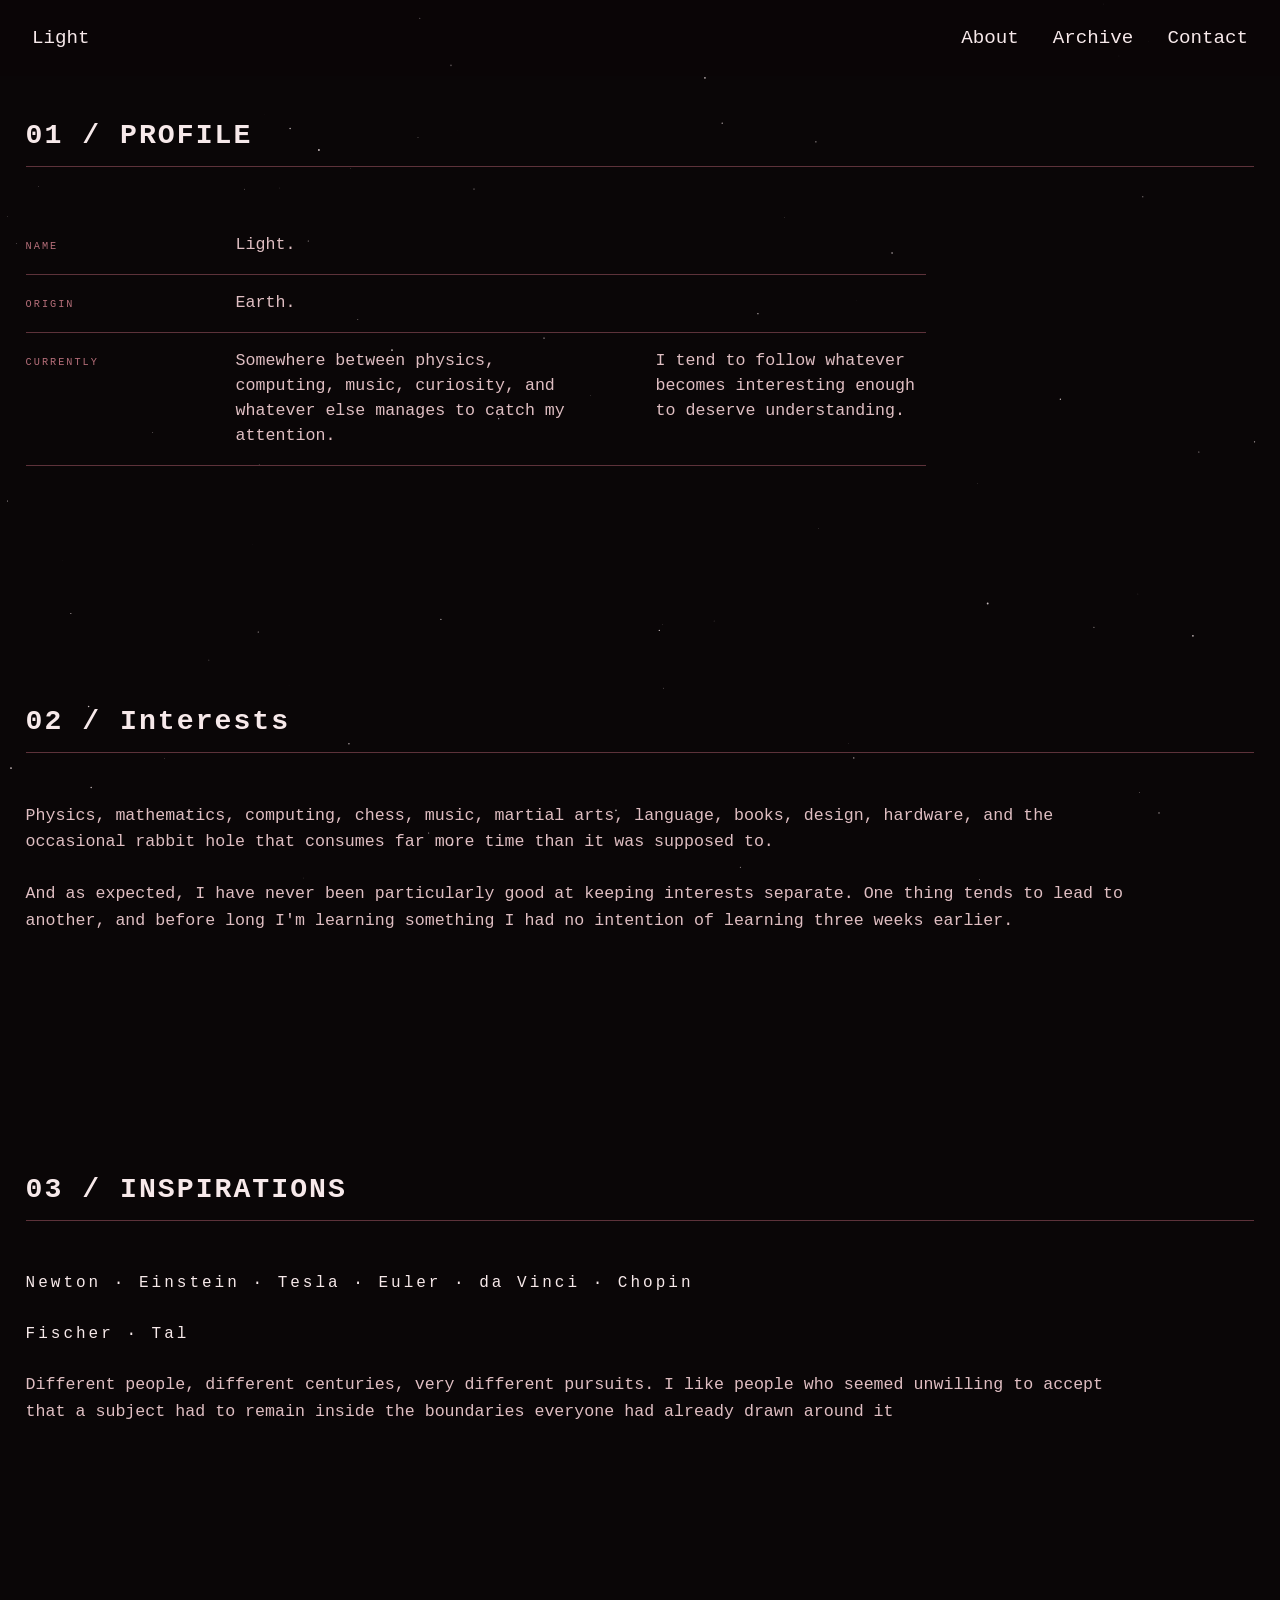
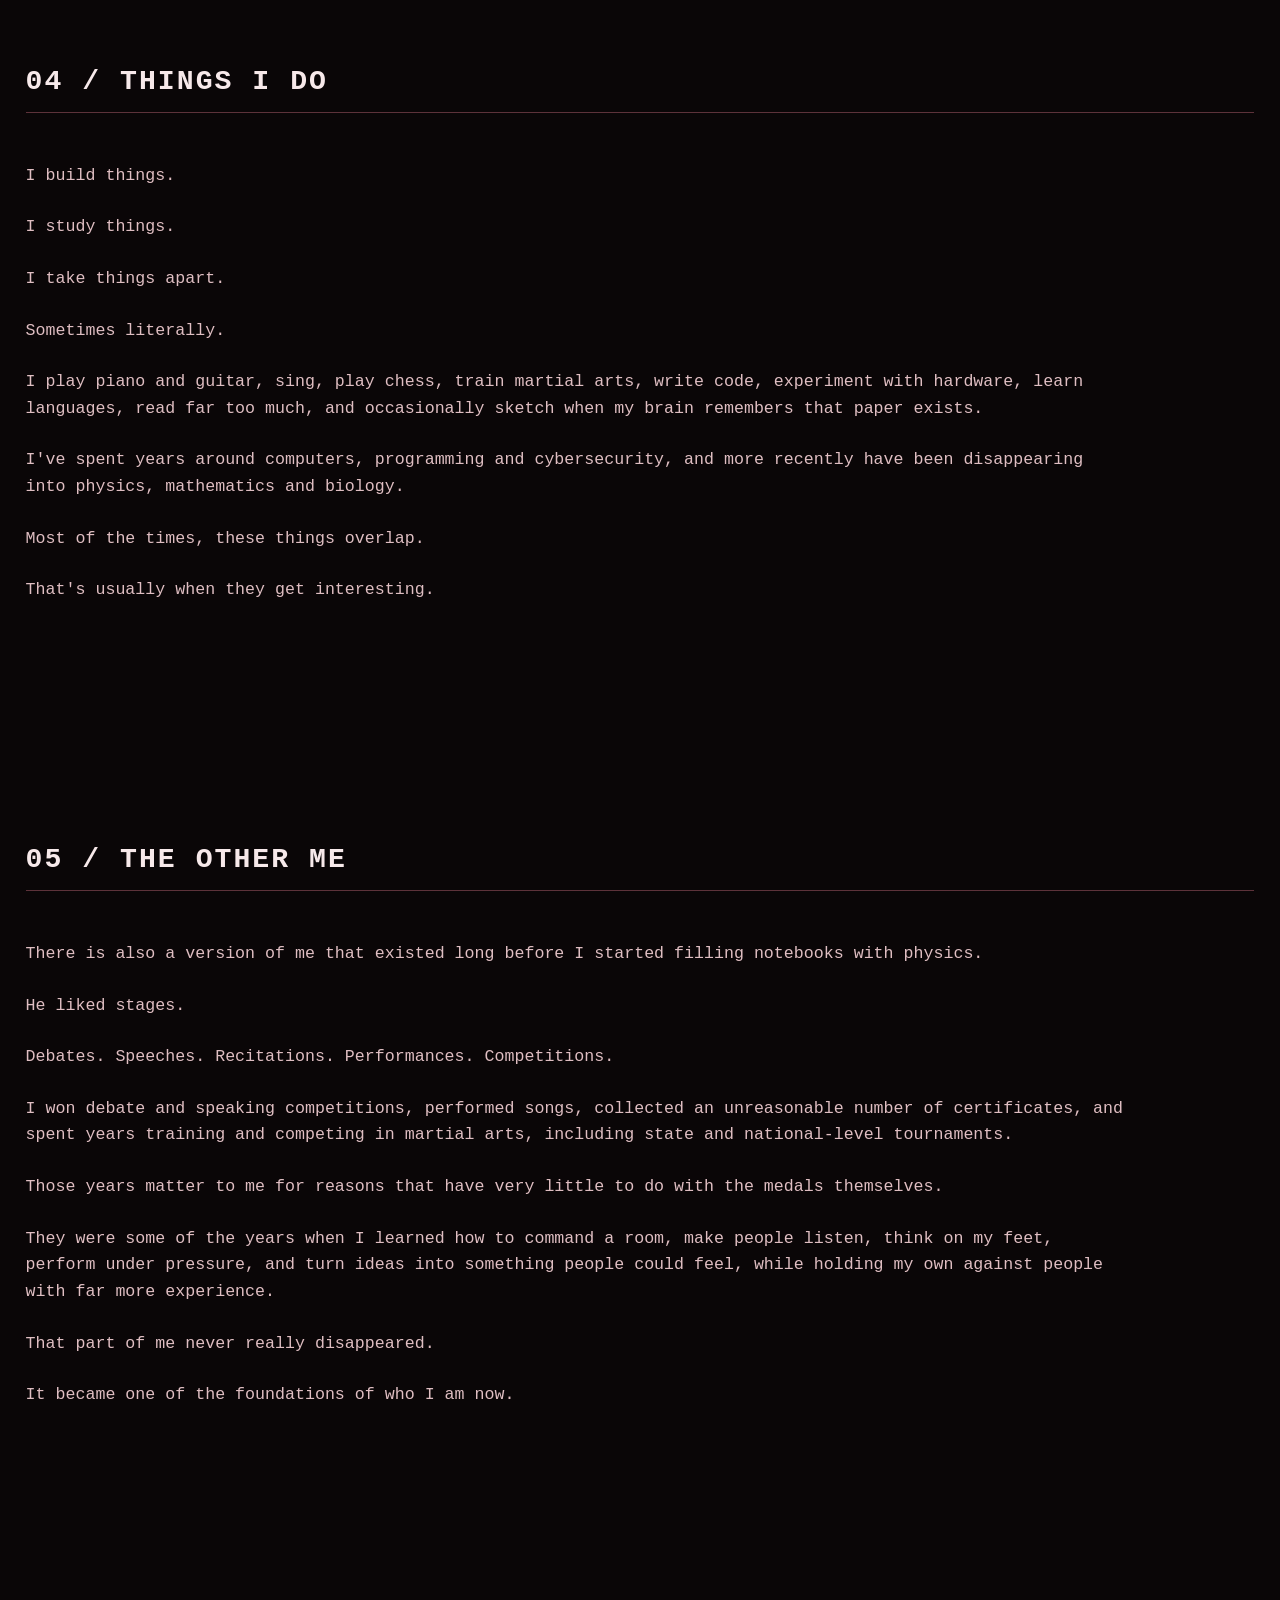
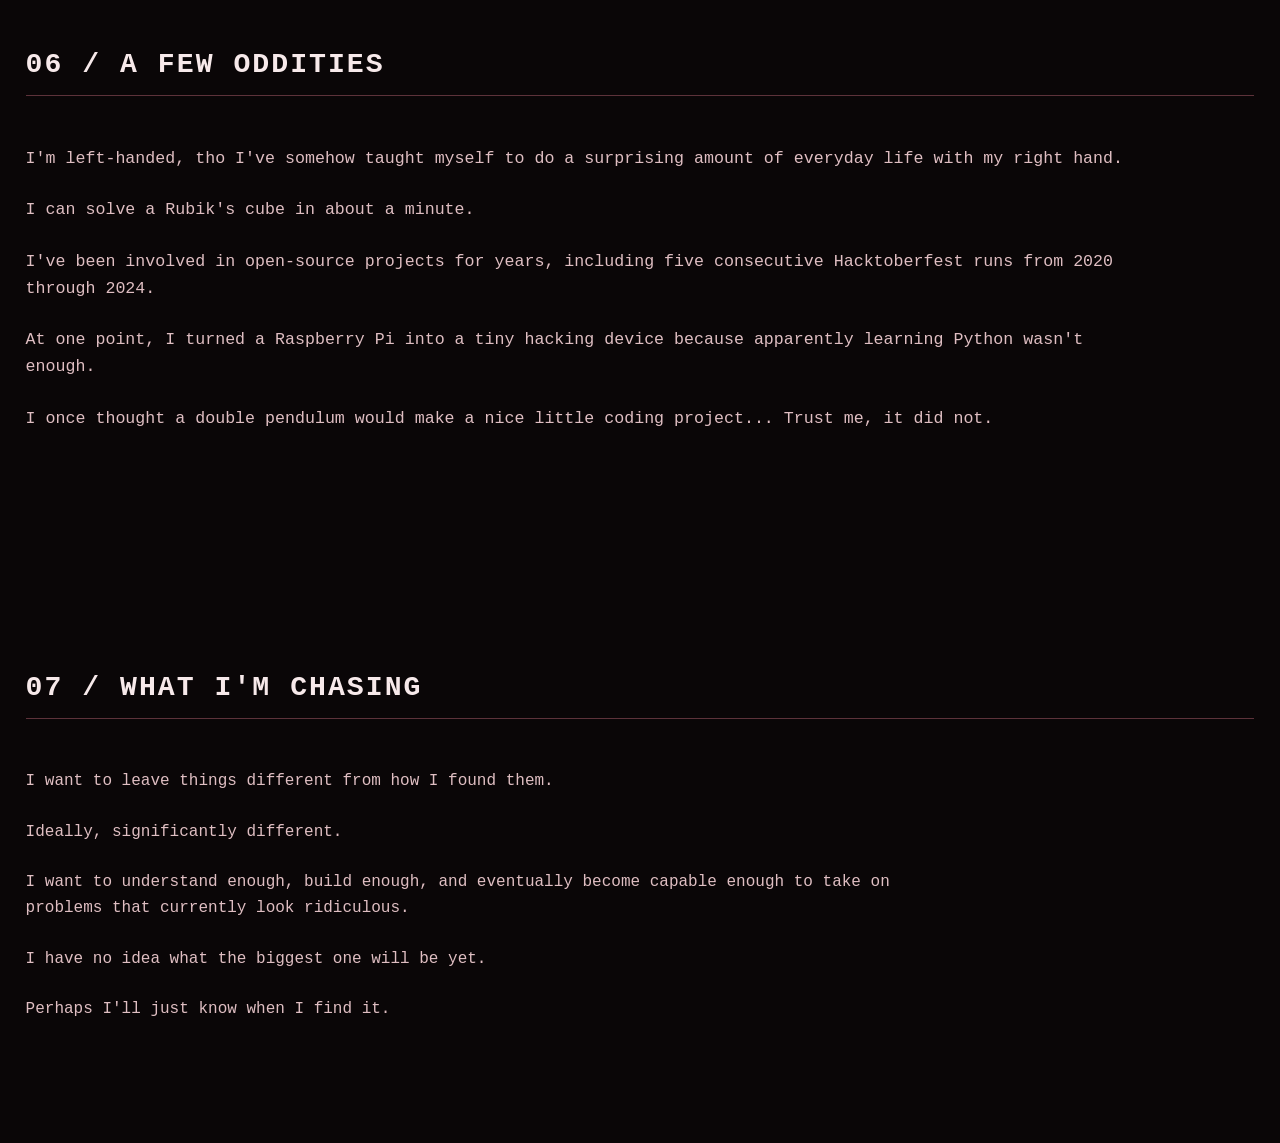
==== about.html @ be7c38f1 "Added About page content and basic styling" ====
<!DOCTYPE html>
<html lang="en">
<head>
    <meta charset="UTF-8">
    <meta name="viewport" content="width=device-width, initial-scale=1.0">

    <link rel="stylesheet" href="css/style.css">
    <link rel="stylesheet" href="css/about.css">

    <script src="js/script.js" defer></script>

    <title>About · Light</title>
</head>
<body>
    
    <header>
        <nav>
            <a href="index.html">Light</a>

            <div class="nav-links">
                <a href="index.html#about">About</a>
                <a href="index.html#archive">Archive</a>
                <a href="index.html#contact">Contact</a>
            </div>
        </nav>
    </header>

    <canvas id="snow"></canvas>

    <main>

        <section id="profile" class="about-section">

            <h2>01 / PROFILE</h2>

            <div class="about-facts">

                <div class="about-fact">
                    <span>NAME</span>
                    <p>Light.</p>
                </div>

                <div class="about-fact">
                    <span>ORIGIN</span>
                    <p>Earth.</p>
                </div>

                <div class="about-fact">
                    <span>CURRENTLY</span>
                    <p>Somewhere between physics, computing, music, curiosity, and whatever else manages to catch my attention.</p>
                    <p>I tend to follow whatever becomes interesting enough to deserve understanding.</p>
                </div>

            </div>
        </section>

        <section id="interests" class="about-section">

            <h2>02 / Interests</h2>

            <div class="about-content">

                <p>
                    Physics, mathematics, computing, chess, music, martial arts, language, books, design, hardware, and the occasional rabbit hole that consumes far more time than it was supposed to.
                </p>

                <p>
                    And as expected, I have never been particularly good at keeping interests separate. One thing tends to lead to another, and before long I'm learning something I had no intention of learning three weeks earlier.
                </p>

            </div>
        </section>

        <section id="inspirations" class="about-section">

            <h2>03 / INSPIRATIONS</h2>

            <div class="about-content">

                <p class="inspiration-line">
                    Newton · Einstein · Tesla · Euler · da Vinci · Chopin
                </p>       

                 <p class="inspiration-line">
                    Fischer · Tal
                </p>

                <p>
                    Different people, different centuries, very different pursuits. I like people who seemed unwilling to accept that a subject had to remain inside the boundaries everyone had already drawn around it
                </p>

            </div>
        </section>

        <section class="things-i-do about-section">

            <h2>04 / THINGS I DO</h2>

            <div class="about-content">

                <p>I build things.</p>
                <p>I study things.</p>
                <p>I take things apart.</p>
                <p>Sometimes literally.</p>

                <p>
                    I play piano and guitar, sing, play chess, train martial arts, write code, experiment with hardware, learn languages, read far too much, and occasionally sketch when my brain remembers that paper exists.
                </p>

                <p>
                    I've spent years around computers, programming and cybersecurity, and more recently have been disappearing into physics, mathematics and biology.
                </p>

                <p>
                    Most of the times, these things overlap.
                </p>

                <p>
                    That's usually when they get interesting.
                </p>

            </div>
        </section>

        <section id="other-me" class="about-section">

            <h2>05 / THE OTHER ME</h2>

            <div class="about-content">

                <p>
                    There is also a version of me that existed long before I started filling notebooks with physics.
                </p>

                <p>
                    He liked stages.
                </p>

                <p>
                    Debates. Speeches. Recitations. Performances. Competitions.
                </p>

                <p>
                    I won debate and speaking competitions, performed songs, collected an unreasonable number of certificates, and spent years training and competing in martial arts, including state and national-level tournaments.
                </p>
                
                <p>
                    Those years matter to me for reasons that have very little to do with the medals themselves.
                </p>

                <p>
                    They were some of the years when I learned how to command a room, make people listen, think on my feet, perform under pressure, and turn ideas into something people could feel, while holding my own against people with far more experience.
                </p>

                <p>
                    That part of me never really disappeared.
                </p>

                <p>
                    It became one of the foundations of who I am now.
                </p>

            </div>
        </section>

        <section id="oddities" class="about-section">

            <h2>06 / A FEW ODDITIES</h2>

            <div class="about-content">

                <p>
                    I'm left-handed, tho I've somehow taught myself to do a surprising amount of everyday life with my right hand. 
                </p>

                <p>
                    I can solve a Rubik's cube in about a minute.
                </p>

                <p>
                    I've been involved in open-source projects for years, including five consecutive Hacktoberfest runs from 2020 through 2024.
                </p>

                <p>
                    At one point, I turned a Raspberry Pi into a tiny hacking device because apparently learning Python wasn't enough.
                </p>

                <p>
                    I once thought a double pendulum would make a nice little coding project... Trust me, it did not.
                </p>

            </div>
        </section>

        <section id="chasing" class="about-section">

            <h2>07 / WHAT I'M CHASING</h2>

            <div class="chasing-content">

                <p>
                    I want to leave things different from how I found them.
                </p>

                <p>
                    Ideally, significantly different.
                </p>

                <p>
                    I want to understand enough, build enough, and eventually become capable enough to take on problems that currently look ridiculous.
                </p>

                <p>
                    I have no idea what the biggest one will be yet.
                </p>

                <p>
                    Perhaps I'll just know when I find it.
                </p>

            </div>
        </section>

    </main>

</body>
</html>
---- css/style.css ----
@import url('https://fonts.googleapis.com/css2?family=Mrs+Saint+Delafield&display=swap'); 

:root {
    --background: #060606;      /* If changed, please also change nav color */
    --text-primary: #FDF4DC;
    --text-secondary: #E0DCD3;
    --text-effect: #9C978B;
    --text-accent: #615E58;

    --snow-color: rgba(253, 244, 220, 0.8);
}

/* Reset */
* {
    margin: 0;
    padding: 0;
}

/* Global */

body {
    background-color: var(--background);
    color: var(--text-primary);
    font-family: 'Courier New', Courier, monospace;
    font-size: 1.3vw;
}

/* Navigation */

nav {
    position: fixed;
    top: 0;
    left: 0;
    right: 0;

    display:flex;
    background-color: #06060699;
    justify-content: space-between;
    align-items: center;
    padding: 27px 30px;

    z-index: 1000; /* Fixing Hero animation bug */
}

nav a {
    color: var(--text-primary);
    font-size: 1.5vw;
    text-decoration: none;
    padding: 0px 2px;
}

nav a:hover {
    color: var(--text-effect);
    opacity: 90%;
}

.nav-links {
    display: flex;
    gap: 30px;
}

/* Hero */

#hero {
    display: flex;
    flex-direction: column;
    align-items: center;
    justify-content: center;
    height: 100vh;

    position: relative;
}

.hero-figure {
    position: absolute;
    left: 0;
    bottom: 0;
    height: 70vh;

    z-index: 1;
    pointer-events: none;

    transform: scaleX(-1);
    opacity: 0.9;

    margin-bottom: -4px;
}

.hero-title {
    font-size: 5vw;

    position: relative;
    z-index: 2;

    font-family: "Mrs Saint Delafield", cursive;
    font-weight: 400;
    font-style: normal;

    margin-bottom: -10px;

    text-decoration: none;
    color: var(--text-primary);

    display: inline-block;
    padding-right: 0.3em;

}

#hero p{    
    font-size: 1.15vw;
    letter-spacing: 5px;

    position: relative;
    z-index: 2;
}

#desc {
    padding-top: 13px;
    letter-spacing: 5px;
    color: var(--text-effect);
} 

#desc span {
    display: inline-block;
}

/* About */
 
#about {
    padding: 120px 2vw;
}

#about h2 {
    border-bottom: 1px solid var(--text-accent);
    padding-bottom: 15px;
    font-size: 2.2vw;
    letter-spacing: 2px;
    font-weight: bold; 
}

.about-content{
    max-width: 1300px;
    margin-top: 50px;
}

#about p{
    color: var(--text-secondary);
    line-height: 1.5;
}

#about p + p {
    margin-top: 25px;
}

/* About Signature */

.about-signature {
    display: flex;
    justify-content: center;
    align-items: center;
    gap: 14px;

    color: var(--text-effect);
    font-size: 1.15vw;
    letter-spacing: 4px;

    margin-top: -15px;
}


/* Archive */

#archive {
    padding: 120px 2vw;
}

.archive-meta {
    display: flex;
    justify-content: space-between;
    align-items: center;
    margin: 15px 0;
    color: var(--text-effect);
    letter-spacing: 2px;
    font-size: 0.8vw;
}

#archive h2 {
    border-bottom: 1px solid var(--text-accent);
    padding-bottom: 15px;
    font-size: 2.2vw;
    letter-spacing: 2px;
    font-weight: bold; 
}

.archive-entry {
    margin-top: 35px;
    padding-bottom: 40px;
    border-bottom: 1px solid var(--text-accent);
}

.archive-entry h3 {
    font-size: 1.98vw;
    margin-top: 25px;
}

.archive-subtitle {
    font-size: 1vw;
    letter-spacing: 4px;
    color: var(--text-secondary);
    margin-top: 8px;
}

.archive-tags {
    font-size: 0.8vw;
    color: var(--text-effect);
    letter-spacing: 2px;
    margin-top: 18px;
}

.archive-description {
    margin-top: 25px;
    color: var(--text-secondary);
    line-height: 1.5;
}

.archive-entry a{
    display: inline-block; /* Necessary to make margin-top work */
    margin-top: 40px;
    color: var(--text-primary);
    text-decoration: none; /* Rmove the url underline */
    letter-spacing: 2px;
}

.archive-entry a:hover{
    color: var(--text-effect);
}

.archive-entry + .archive-entry {  /* Select archive-entry just after archive entry (aka entry 2,3,4 and so on */
    margin-top: 35px;
}

/* Contact */

#contact {
    padding: 120px 2vw;
}

#contact h2 {
    border-bottom: 1px solid var(--text-accent);
    padding-bottom: 15px;
    font-size: 2.2vw;
    letter-spacing: 2px;
    font-weight: bold; 
}

.contact-content {
    margin-top: 50px;
}

.contact-content p {
    color: var(--text-secondary);
    line-height: 1.5;
}

.contact-links {
    display: flex;
    gap: 35px;
    margin-top: 40px;
}

.contact-links a {
    color: var(--text-primary);
    text-decoration: none;
    letter-spacing: 2px;
}

.contact-links a:hover {
    color: var(--text-effect);
}

/* Footer */

footer {
    display: flex;
    justify-content: space-between;
    align-items: center;
    padding: 20px 30px;
    color: var(--text-effect);
    font-size: 0.75vw;
    letter-spacing: 2px;
}

/* Responsive */

@media (max-width: 600px) {

    body {
        font-size: 16px;
    }

    nav {
        padding: 22px 20px;
    }

    nav a {
        font-size: 16px;
    }

    .nav-links {
        gap: 18px;
    }

    .hero-title {
        font-size: 8.5vw;
    }

    #hero p {
        font-size: 3.2vw;
        letter-spacing: 3px;
    }

    #desc {
        font-size: 2.8vw !important;
        letter-spacing: 2px !important;
    }

    #about {
        padding: 110px 2vw;
    }

    #about h2,
    #archive h2,
    #contact h2 {
        font-size: 5.5vw;
    }

    .archive-meta,
    .archive-tags,
    footer {
        font-size: 3vw;
    }

    .archive-entry h3 {
        font-size: 6vw;
    }

    .archive-subtitle {
        font-size: 3.2vw;
    }

    .about-signature {
        font-size: 2.99vw;
        letter-spacing: 2px;
        gap: 8px;
    }

    /* LAB */

    /* Unfinished */

    #unfinished {
        padding: 110px 2vw;
    }

    #unfinished h2 {
        font-size: 5.5vw;
    }

    .unfinished-meta {
        font-size: 3vw;
    }

    .unfinished-entry h3 {
        font-size: 6vw;
    }

    .unfinished-subtitle {
        font-size: 3.2vw;
    }

    .unfinished-tags {
        font-size: 3vw;
    }

    /* Graveyard */

    #graveyard {
        padding: 110px 2vw;
    }

    #graveyard h2 {
        font-size: 5.5vw;
    }

    .graveyard-meta {
        font-size: 3vw;
    }

    .graveyard-entry h3 {
        font-size: 6vw;
    }

    .graveyard-tags {
        font-size: 3vw;
    }

    /* NOW */

    #now {
        padding: 110px 2vw;
    }

    #now h2 {
        font-size: 5.5vw;
    }

    .now-item {
        display: block;
    }

    .now-item span {
        display: block;
        min-width: 0;
        font-size: 3vw;
    }

    .now-item p {
        margin-top: 10px;
    }

    /* Curiosities */

    #curiosities {
        padding: 110px 2vw;
    }

    #curiosities h2 {
        font-size: 5.5vw;
    }

    .curiosity-meta {
        font-size: 3vw;
    }

    .curiosity-entry h3 {
        font-size: 6vw;
    }
}

/* Extra Effects */

::selection {
    color: white;
    background-color: #302E2A;
}

html {
    scroll-behavior: smooth;
}

#snow {
    position: fixed;
    inset: 0;
    pointer-events: none;
    z-index: 2;
}

/* Title glitching while leaving homepage */
.hero-title.transition-out {
    animation: title-out 0.65s steps(4, end) forwards;
}

/* Lab title glitching while appearing */
.lab-page .hero-title.transition-in {
    animation: title-in 0.85s steps(4, end) forwards;
}

/* Hide Lab title before JS starts entrance animation */
.lab-page .hero-title {
    opacity: 0;
}

/* Outgoing title rapid shifts and dissappearing */
@keyframes title-out {
    0% {
        opacity: 1;
        transform: translateX(0) skewX(0deg);
        filter: blur(0);
    }

    20% {
        transform: translateX(-3px) skewX(-2deg);
        filter: blur(0.3px);
    }

    40% {
        transform: translateX(4px) skewX(3deg);
        filter: blur(0.8px);
    }

    60% {
        transform: translateX(-5px) skewX(-4deg);
        filter: blur(1.5px);
    }

    80% {
        opacity: 0.35;
        transform: translateX(3px) scaleX(0.98);
        filter: blur(3px);
    }

    100% {
        opacity: 0;
        transform: translateX(0) scaleX(0.96);
        filter: blur(7px);
    }
}

@keyframes title-in {
    0% {
        opacity: 0;
        transform: translateX(4px) skewX(4deg);
        filter: blur(7px);
    }

    25% {
        opacity: 0.3;
        transform: translateX(-4px) skewX(-3deg);
        filter: blur(3px);
    }

    50% {
        opacity: 0.6;
        transform: translateX(3px) skewX(2deg);
        filter: blur(1.5px);
    }

    75% {
        opacity: 0.85;
        transform: translateX(-2px) skewX(-1deg);
        filter: blur(0.5px);
    }

    100% {
        opacity: 1;
        transform: translateX(0) skewX(0deg);
        filter: blur(0);
    }
}

/* New pages */

#about h2 a,
#archive h2 a {
    color: inherit;
    text-decoration: none;
}
---- css/about.css ----
:root {
    --background: #0A0607;
    --text-primary: #F7E9EA;
    --text-secondary: #DFBEC2;
    --text-effect: #B56E79;
    --text-accent: #5D323A;
    --snow-color: rgba(247, 233, 234, 0.8);
}

nav {
    background-color: #0A060799;
}

::selection {
    color: #F7E9EA;
    background-color: #211014;
}

/* About Section */

.about-section {
    padding: 120px 2vw;
}

.about-section h2 {
    border-bottom: 1px solid var(--text-accent);
    padding-bottom: 15px;
    font-size: 2.2vw;
    letter-spacing: 2px;
    font-weight: bold;
}

/* Profile Facts */

.about-facts {
    max-width: 900px;
    margin-top: 50px;
}

.about-fact {
    display: flex;
    gap: 60px;
    align-items: baseline;
    padding: 16px 0;
    border-bottom: 1px solid var(--text-accent);
}

.about-fact span {
    min-width: 150px;
    color: var(--text-effect);
    font-size: 0.8vw;
    letter-spacing: 2px;
}

.about-fact p {
    color: var(--text-secondary);
    line-height: 1.5;
}

/* General content */

.about-content {
    max-width: 1100px;
    margin-top: 50px;
}

.about-content p {
    color: var(--text-secondary);
    line-height: 1.6;
}

.about-content p + p {
    margin-top: 25px;
}

/* Inspirations */

.inspiration-line {
    font-size: 1.25vw;
    letter-spacing: 3px;
    color: var(--text-primary) !important;
}

/* Chasing */

.chasing-content {
    max-width: 900px;
    margin-top: 50px;
}

.chasing-content p {
    color: var(--text-secondary);
    line-height: 1.6;
    font-size: 1.25vw;
}

.chasing-content p + p {
    margin-top: 25px;
}

/* Responsive */

@media (max-width: 600px) {
    
    .about-section {
        padding: 110px 2vw;
    }

    .about-section h2 {
        font-size: 5.5vw;
    }

    .about-fact {
        display: block;
    }

    .about-fact span {
        display: block;
        min-width: 0;
        font-size: 3vw;
    }

    .about-fact p {
        margin-top: 10px;
    }

    .inspiration-line {
        font-size: 3.2vw;
        letter-spacing: 2px;
    }

    .chasing-content p {
        font-size: 4vw;
    }

}
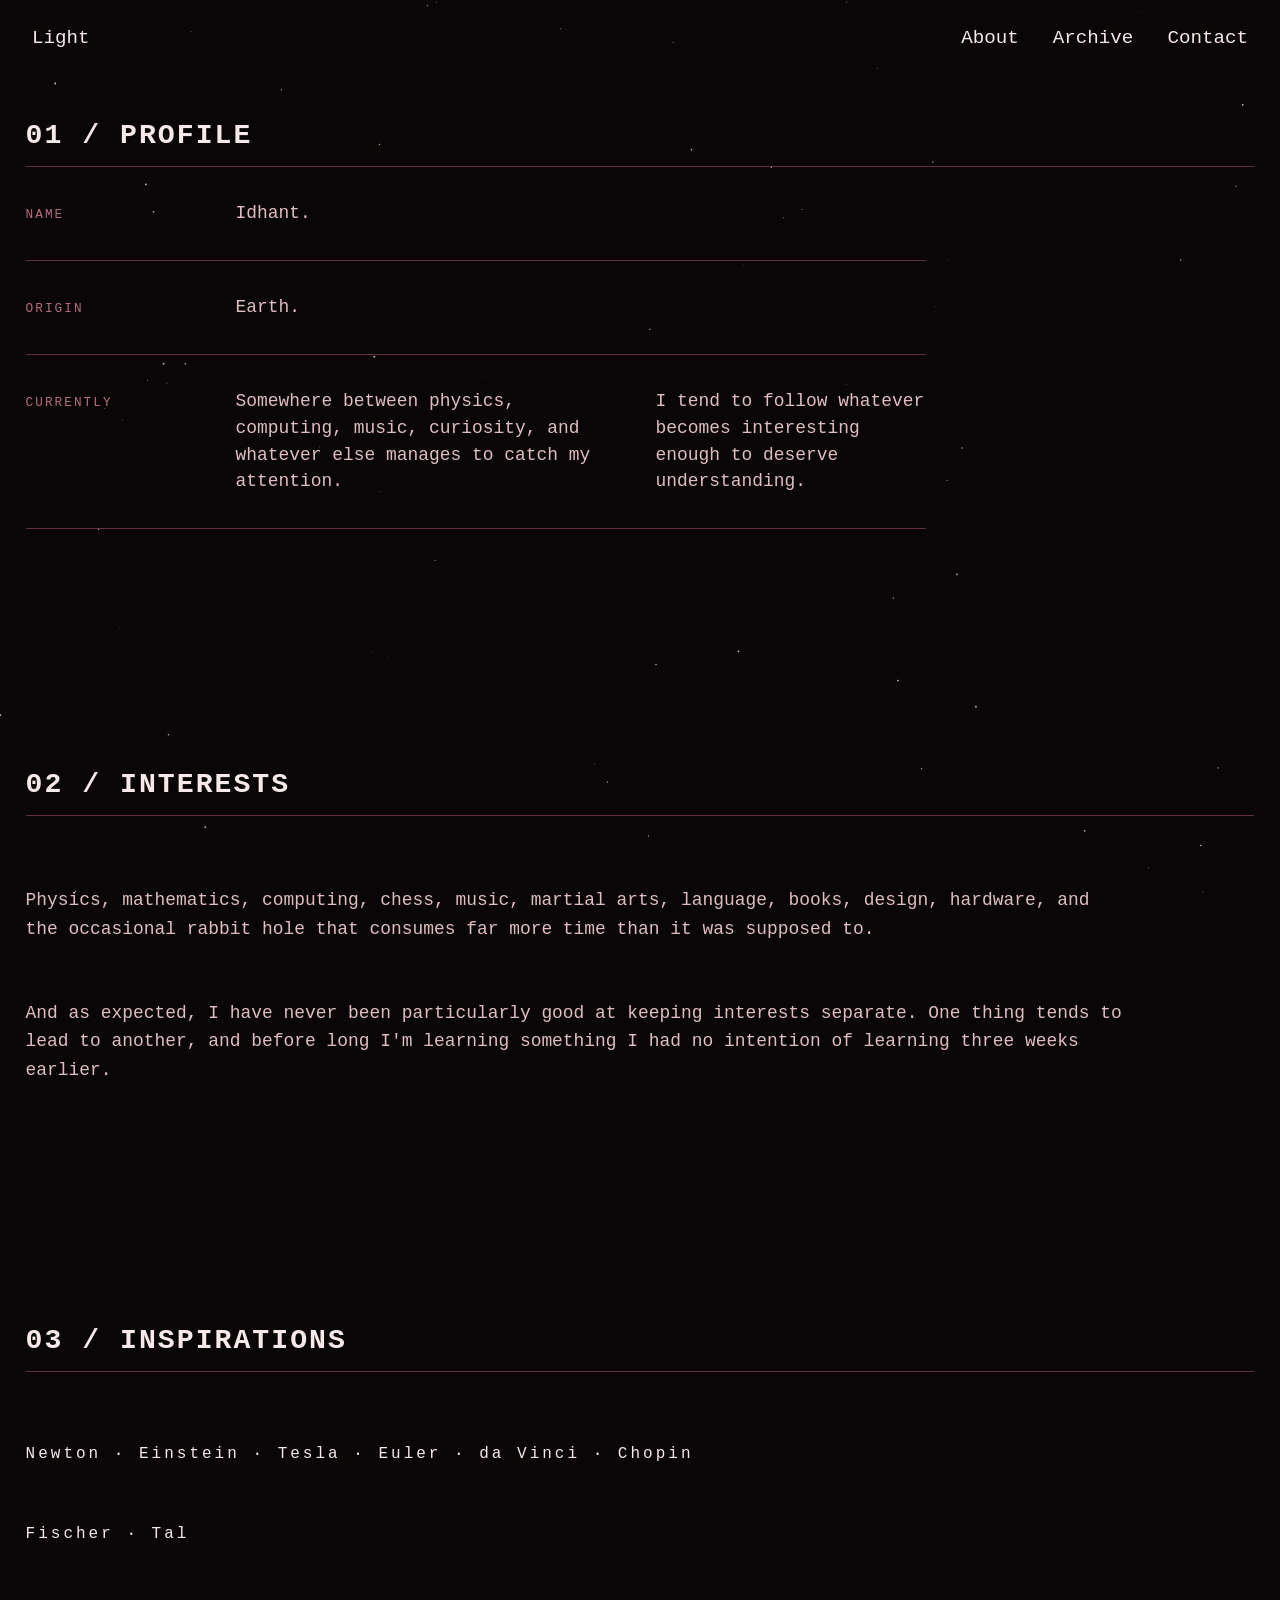
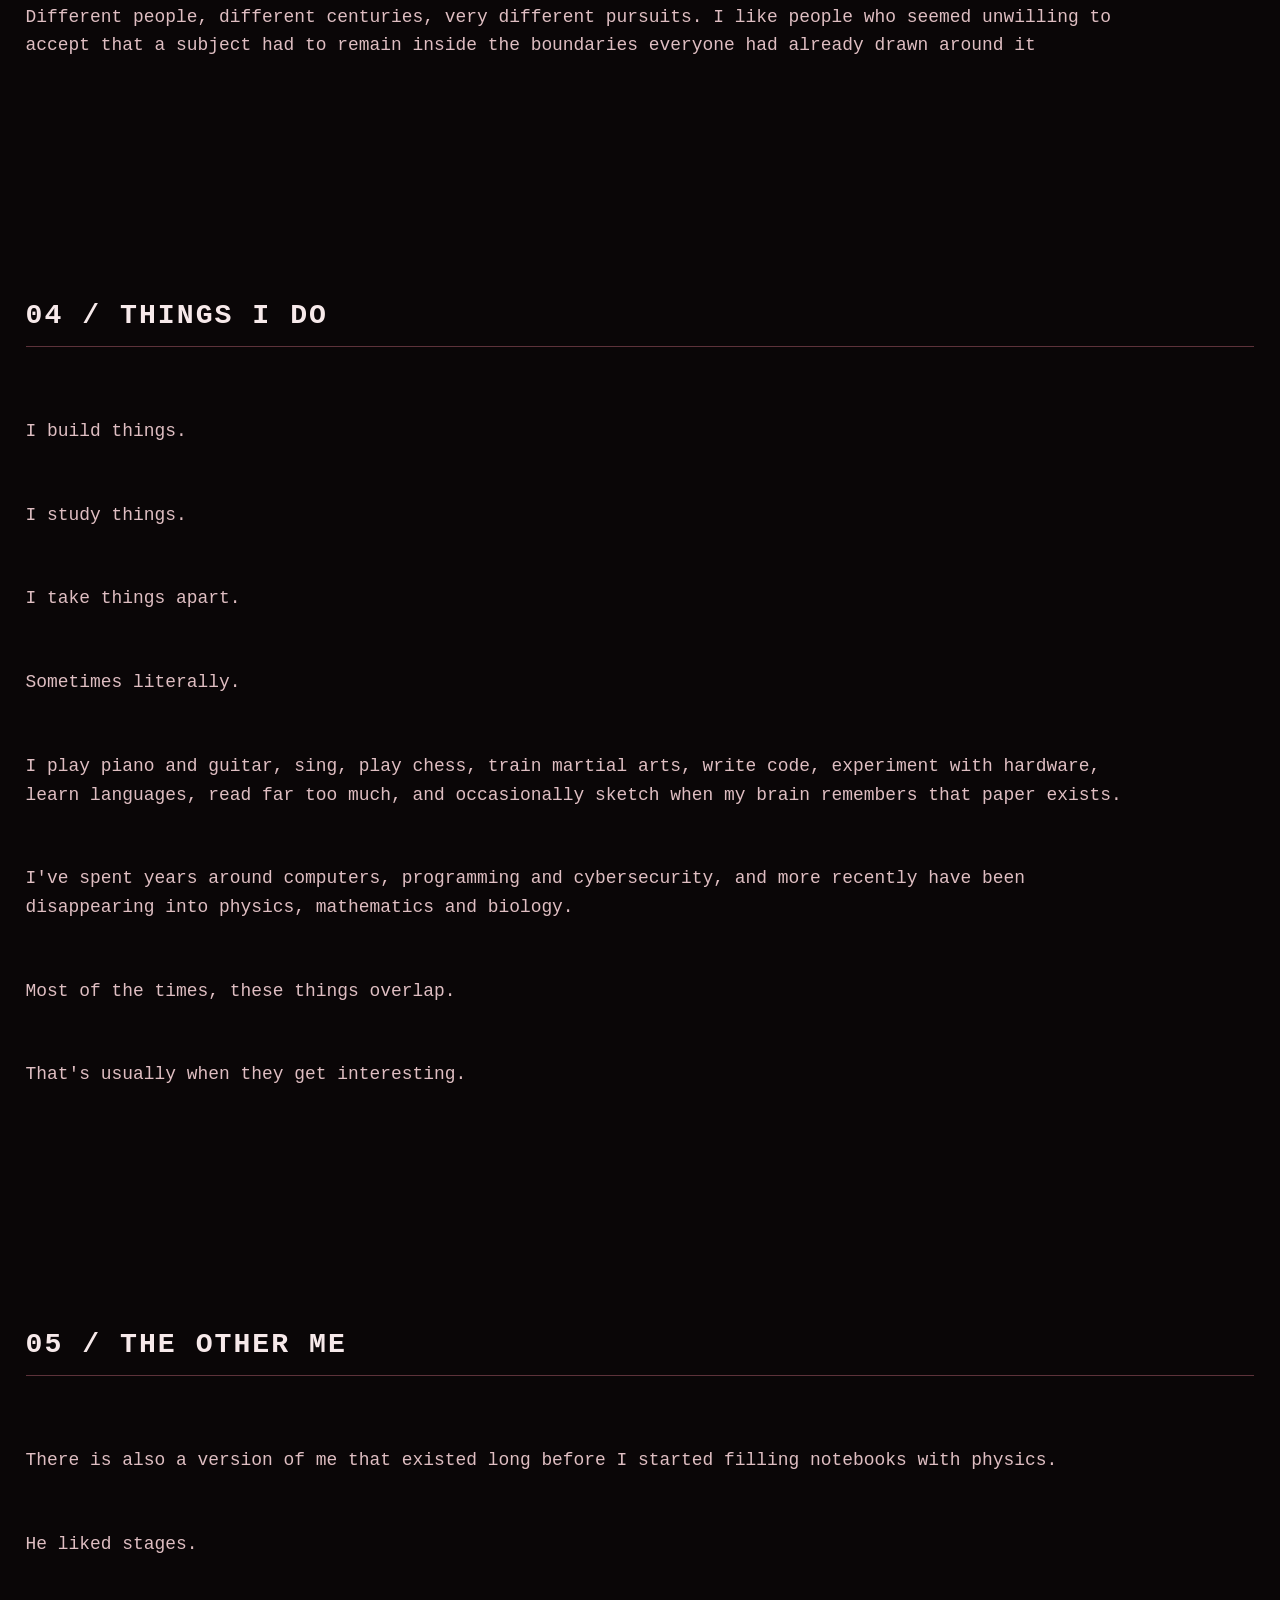
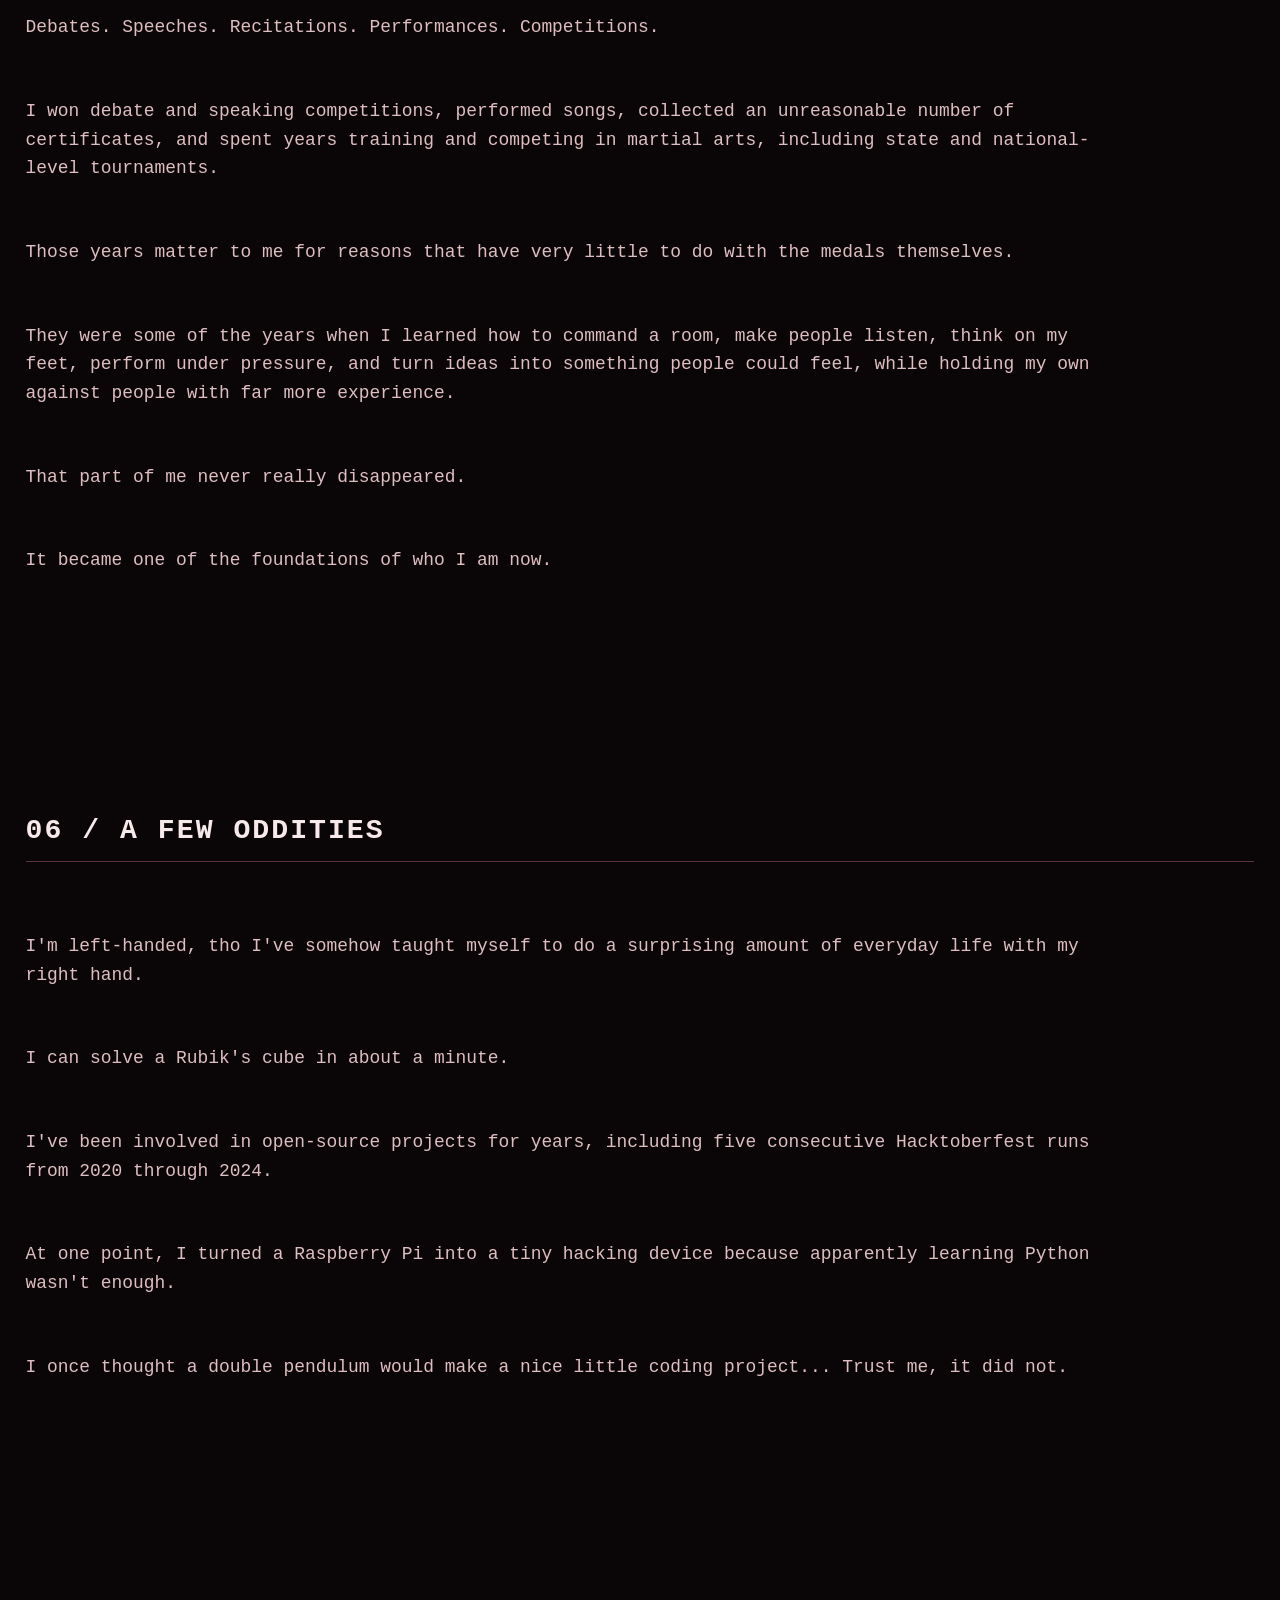
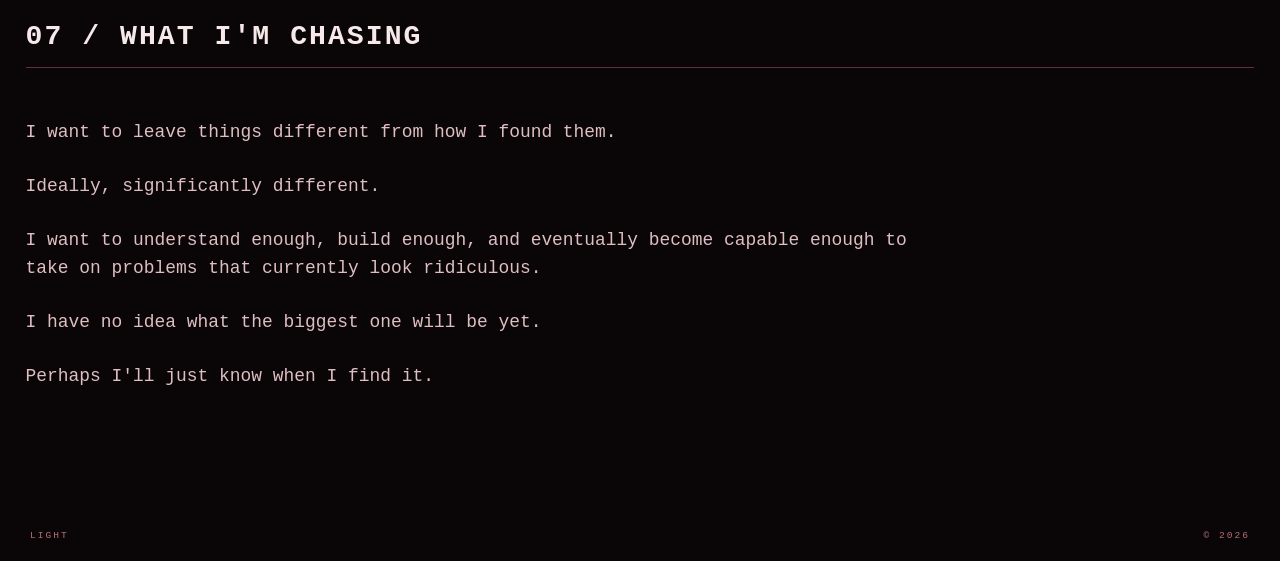
==== commit 19185467: "Minor design fixes" ====
--- a/about.html
+++ b/about.html
@@ -37,7 +37,7 @@
 
                 <div class="about-fact">
                     <span>NAME</span>
-                    <p>Light.</p>
+                    <p>Idhant.</p>
                 </div>
 
                 <div class="about-fact">
@@ -56,7 +56,7 @@
 
         <section id="interests" class="about-section">
 
-            <h2>02 / Interests</h2>
+            <h2>02 / INTERESTS</h2>
 
             <div class="about-content">
 
@@ -220,8 +220,12 @@
 
             </div>
         </section>
-
     </main>
+
+    <footer>
+        <span>LIGHT</span>
+        <span>© 2026</span>
+    </footer>
 
 </body>
 </html>
--- a/css/about.css
+++ b/css/about.css
@@ -6,6 +6,11 @@
     --text-accent: #5D323A;
     --snow-color: rgba(247, 233, 234, 0.8);
 }
+
+body {
+    font-size: 1.4vw;
+}
+
 
 nav {
     background-color: #0A060799;
@@ -34,21 +39,23 @@
 
 .about-facts {
     max-width: 900px;
-    margin-top: 50px;
+    margin-top: 33px;
 }
 
 .about-fact {
     display: flex;
     gap: 60px;
     align-items: baseline;
-    padding: 16px 0;
+    /* padding: 16px 0; */
+    margin-top: 33px;
+    padding-bottom: 33px;
     border-bottom: 1px solid var(--text-accent);
 }
 
 .about-fact span {
     min-width: 150px;
     color: var(--text-effect);
-    font-size: 0.8vw;
+    font-size: 0.999vw;
     letter-spacing: 2px;
 }
 
@@ -61,7 +68,7 @@
 
 .about-content {
     max-width: 1100px;
-    margin-top: 50px;
+    margin-top: 70px;
 }
 
 .about-content p {
@@ -70,7 +77,7 @@
 }
 
 .about-content p + p {
-    margin-top: 25px;
+    margin-top: 55px;
 }
 
 /* Inspirations */
@@ -91,7 +98,7 @@
 .chasing-content p {
     color: var(--text-secondary);
     line-height: 1.6;
-    font-size: 1.25vw;
+    font-size: 1.4vw;
 }
 
 .chasing-content p + p {
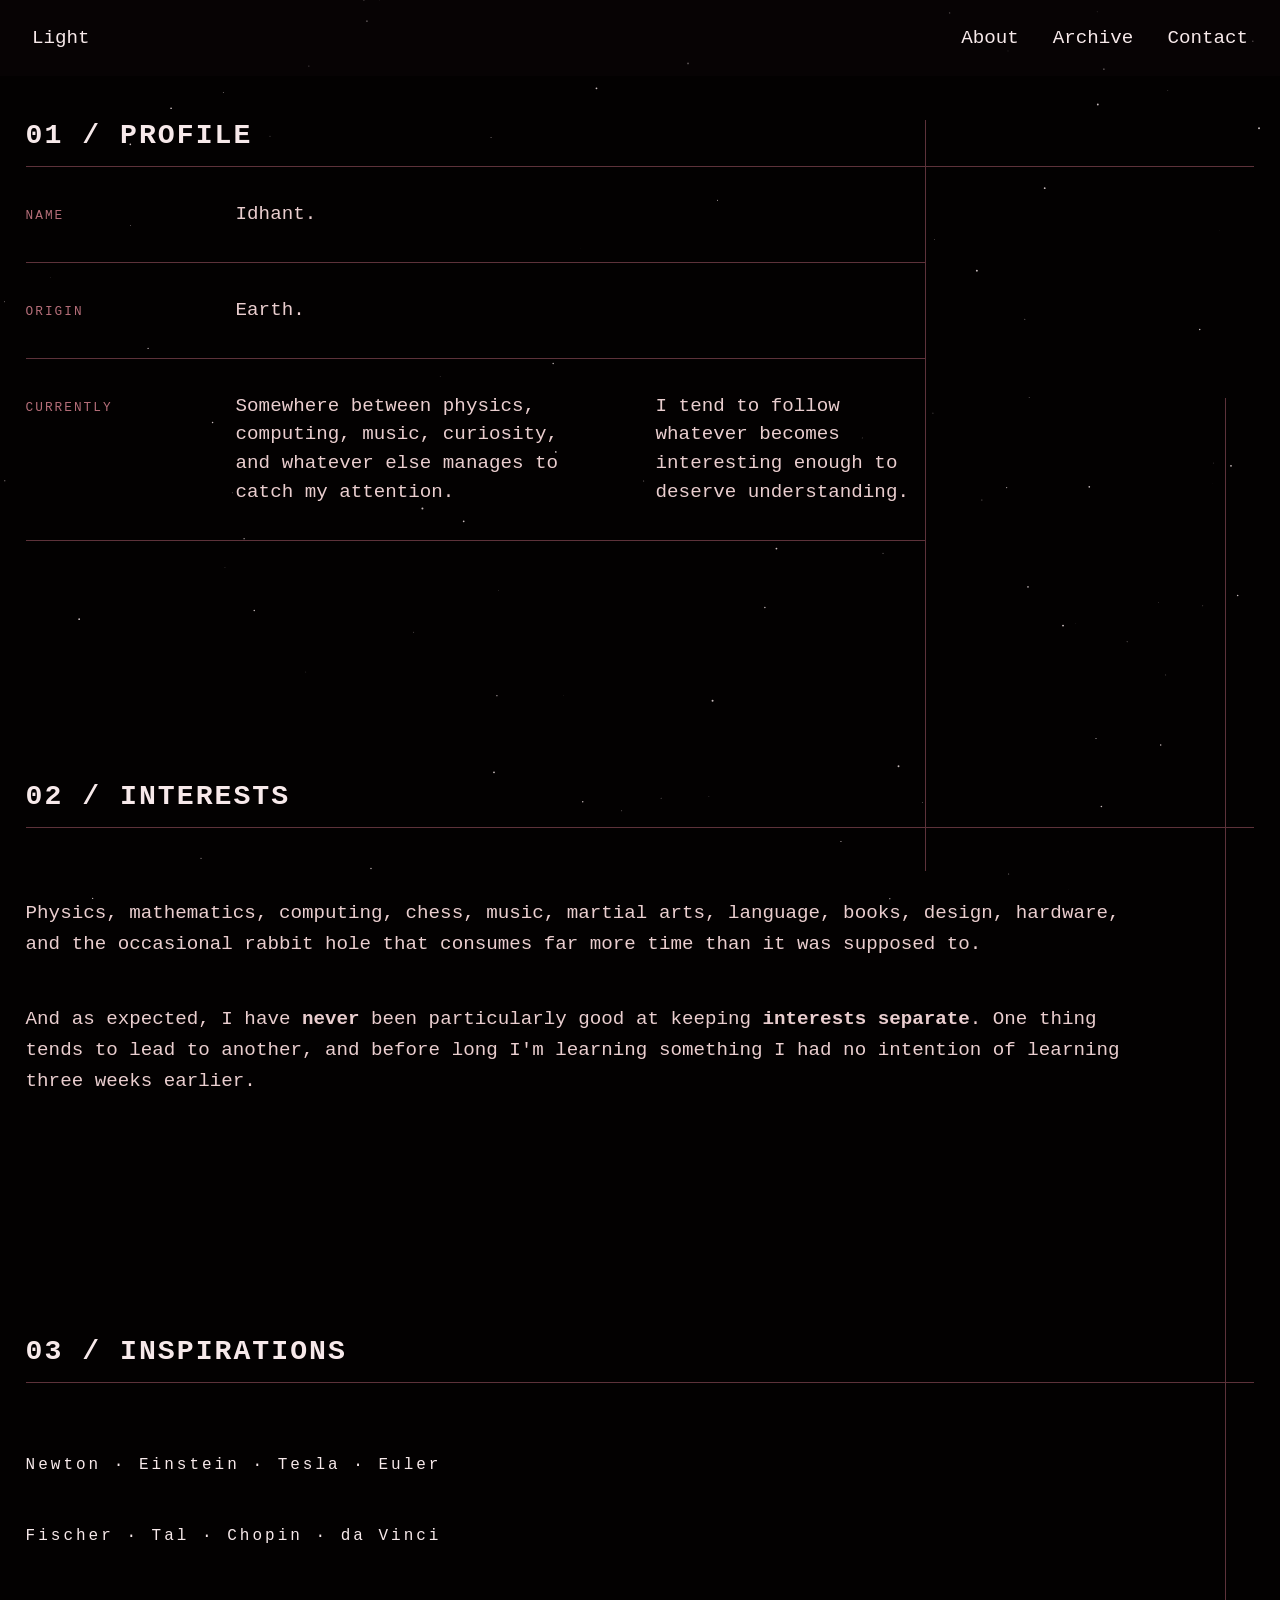
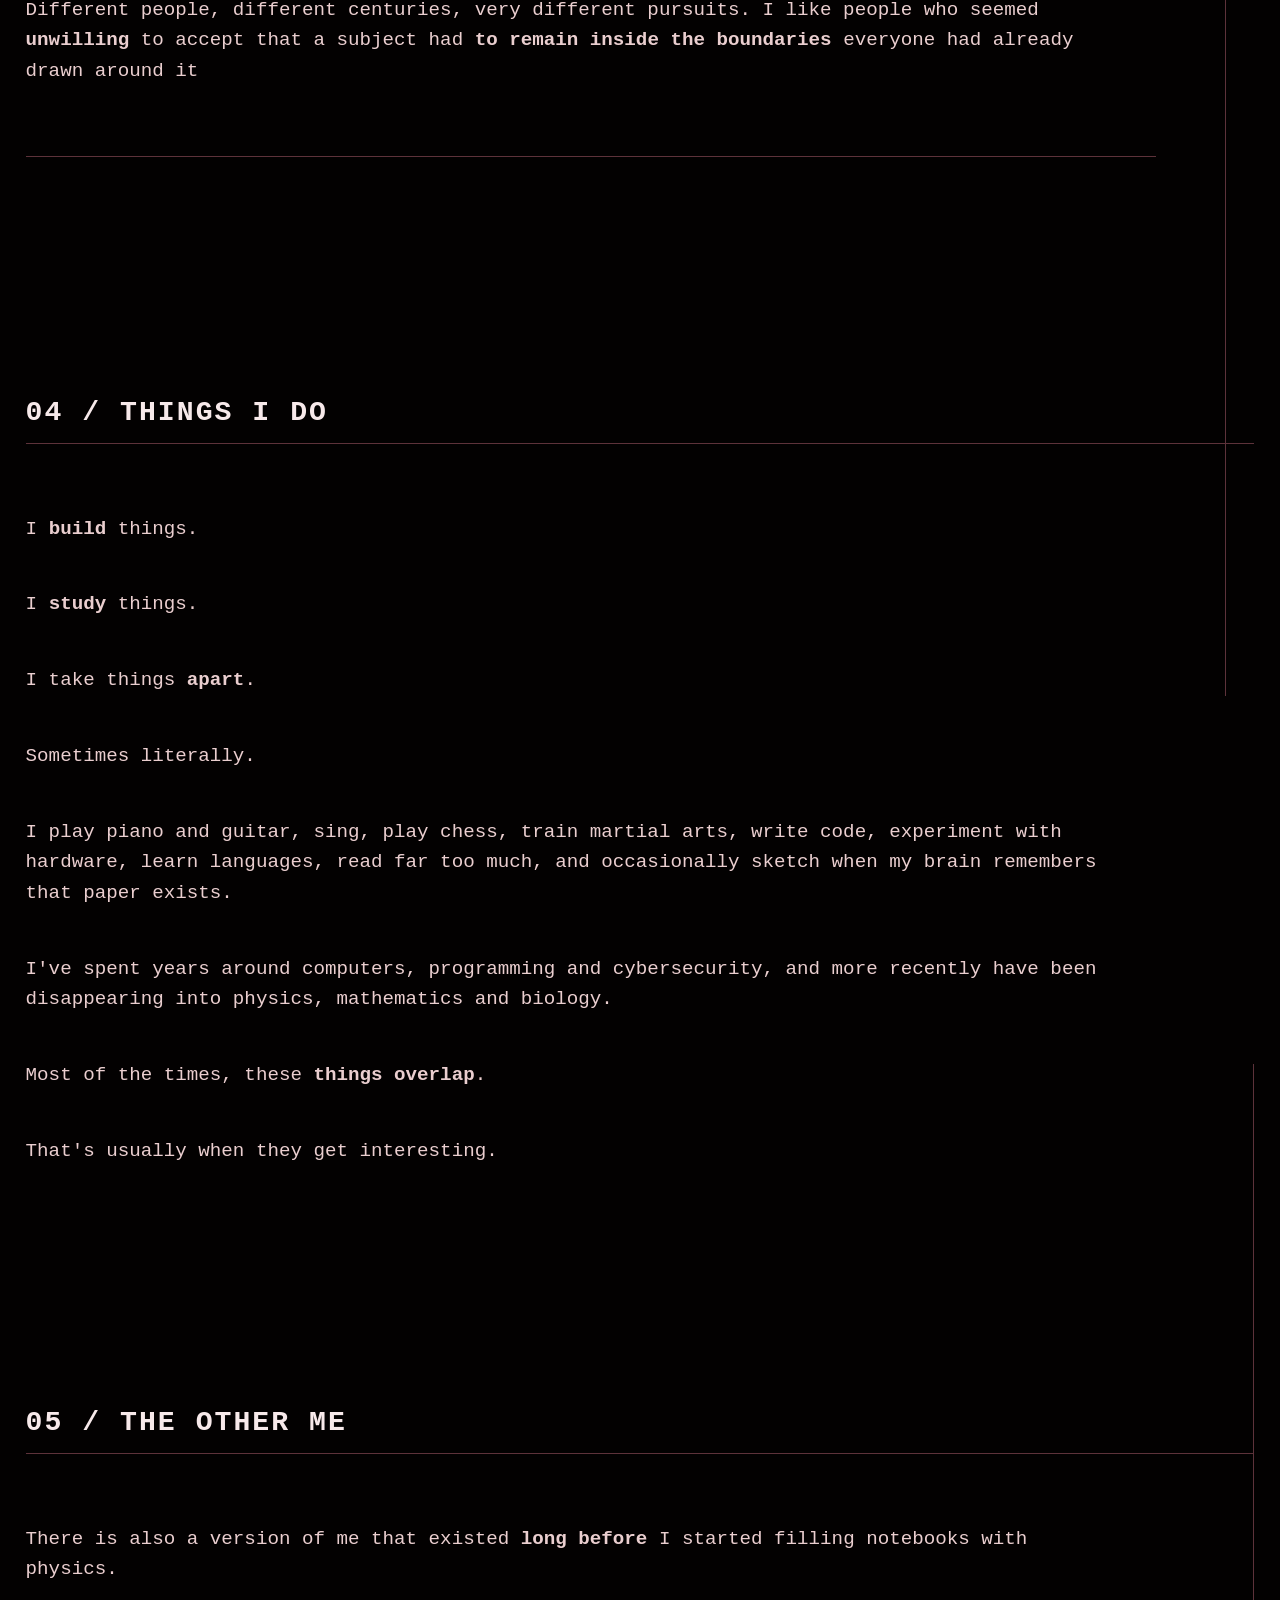
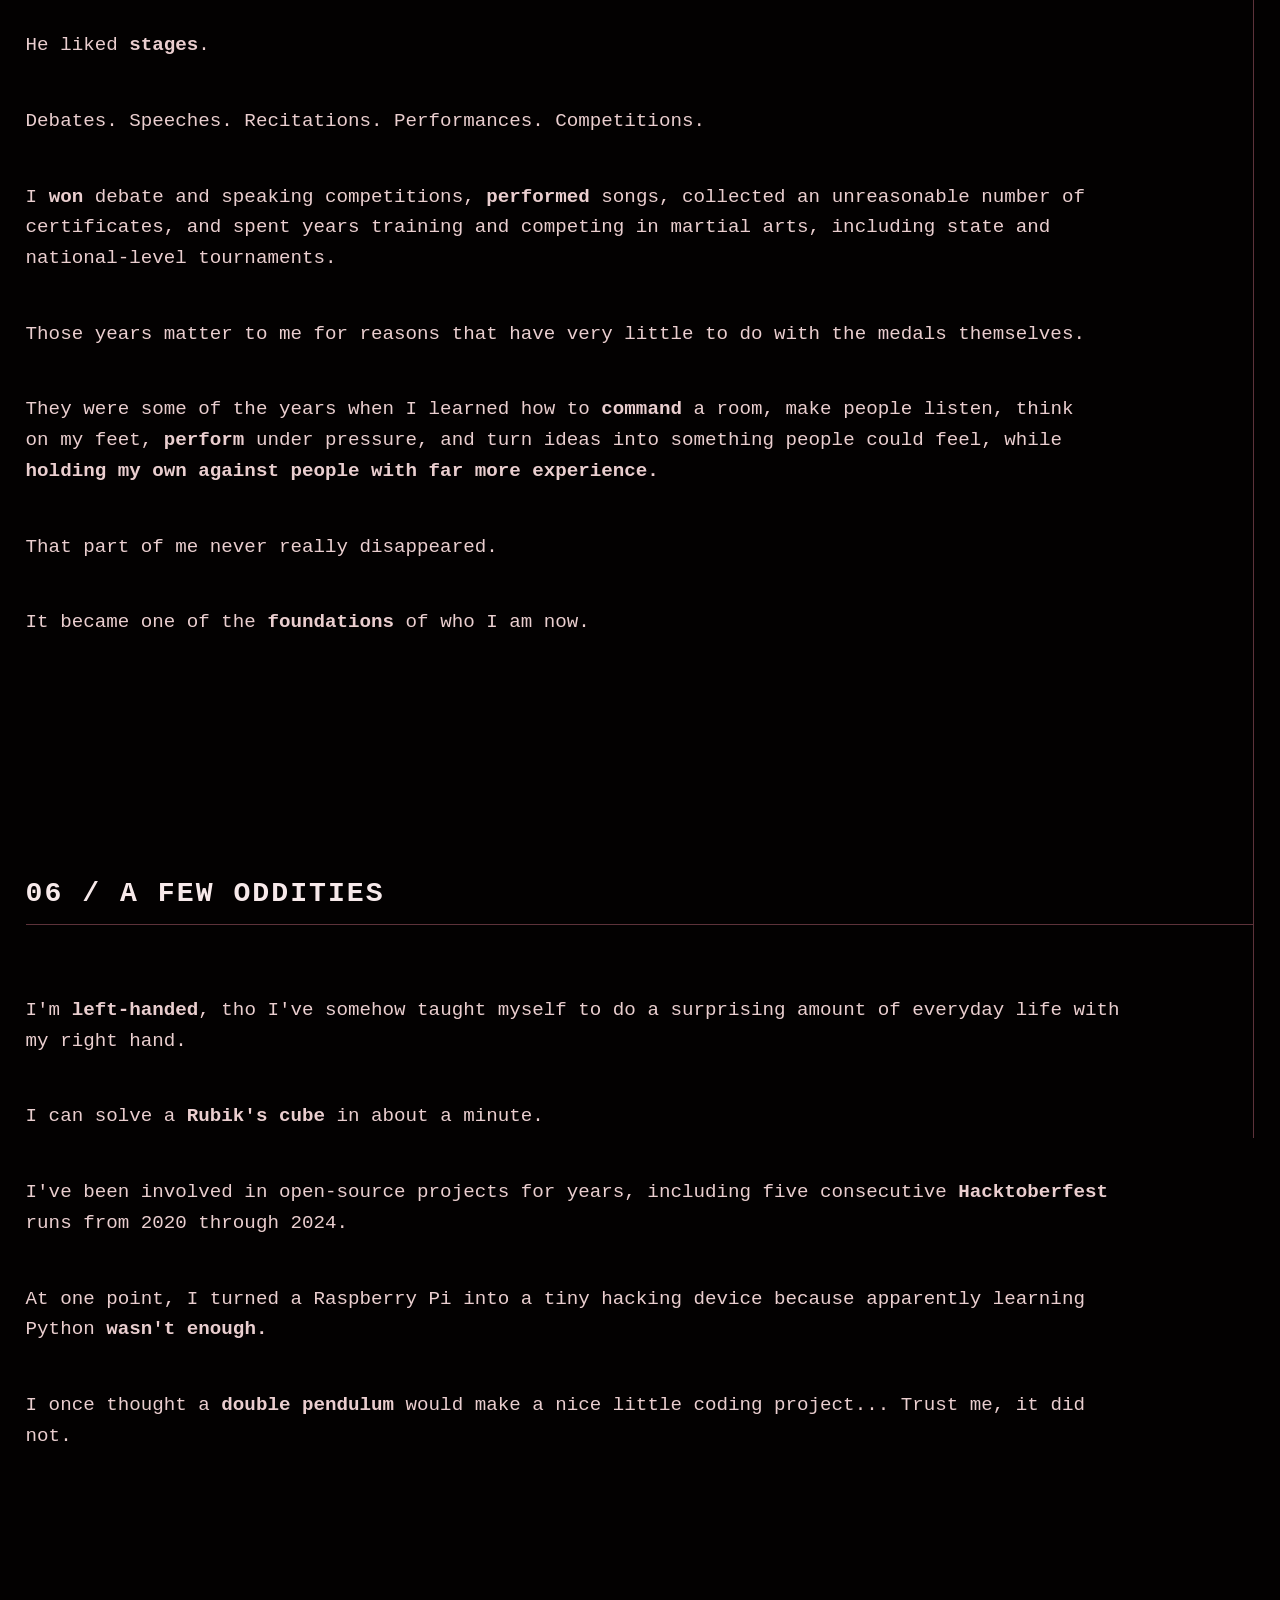
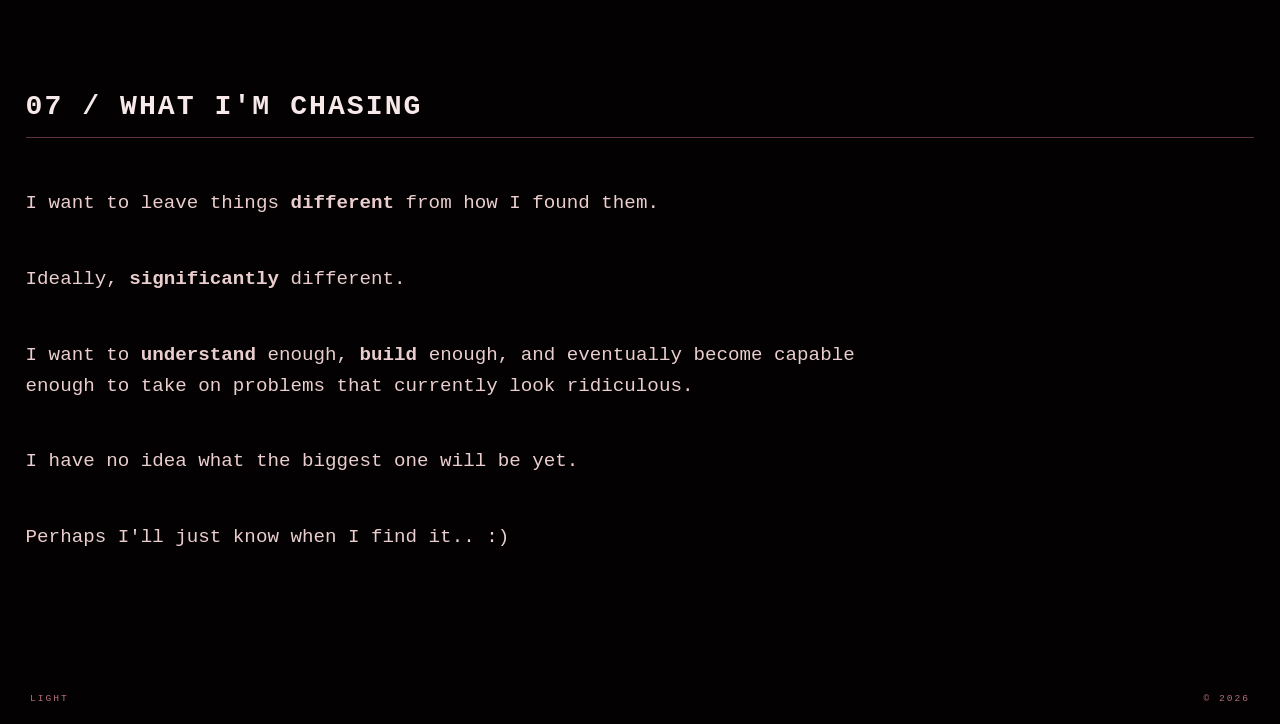
==== commit 2440b68b: "About page polish" ====
--- a/about.html
+++ b/about.html
@@ -58,135 +58,135 @@
 
             <h2>02 / INTERESTS</h2>
 
+            <div class="about-content" id="interests-content">
+
+                <p>
+                    Physics, mathematics, computing, chess, music, martial arts, language, books, design, hardware, and the occasional rabbit hole that consumes far more time than it was supposed to.
+                </p>
+
+                <p>
+                    And as expected, I have <b>never</b> been particularly good at keeping <b>interests separate</b>. One thing tends to lead to another, and before long I'm learning something I had no intention of learning three weeks earlier.
+                </p>
+
+            </div>
+        </section>
+
+        <section id="inspirations" class="about-section">
+
+            <h2>03 / INSPIRATIONS</h2>
+
+            <div class="about-content" id="inspirations-content">
+
+                <p class="inspiration-line">
+                    Newton · Einstein · Tesla · Euler
+                </p>       
+
+                 <p class="inspiration-line">
+                    Fischer · Tal · Chopin · da Vinci
+                </p>
+
+                <p>
+                    Different people, different centuries, very different pursuits. I like people who seemed <b>unwilling</b> to accept that a subject had <b>to remain inside the boundaries</b> everyone had already drawn around it
+                </p>
+
+            </div>
+        </section>
+
+        <section class="things-i-do about-section">
+
+            <h2>04 / THINGS I DO</h2>
+
             <div class="about-content">
 
-                <p>
-                    Physics, mathematics, computing, chess, music, martial arts, language, books, design, hardware, and the occasional rabbit hole that consumes far more time than it was supposed to.
-                </p>
-
-                <p>
-                    And as expected, I have never been particularly good at keeping interests separate. One thing tends to lead to another, and before long I'm learning something I had no intention of learning three weeks earlier.
-                </p>
-
-            </div>
-        </section>
-
-        <section id="inspirations" class="about-section">
-
-            <h2>03 / INSPIRATIONS</h2>
+                <p>I <b>build</b> things.</p>
+                <p>I <b>study</b> things.</p>
+                <p>I take things <b>apart</b>.</p>
+                <p>Sometimes literally.</p>
+
+                <p>
+                    I play piano and guitar, sing, play chess, train martial arts, write code, experiment with hardware, learn languages, read far too much, and occasionally sketch when my brain remembers that paper exists.
+                </p>
+
+                <p>
+                    I've spent years around computers, programming and cybersecurity, and more recently have been disappearing into physics, mathematics and biology.
+                </p>
+
+                <p>
+                    Most of the times, these <b>things overlap</b>.
+                </p>
+
+                <p>
+                    That's usually when they get interesting.
+                </p>
+
+            </div>
+        </section>
+
+        <section id="other-me" class="about-section">
+
+            <h2>05 / THE OTHER ME</h2>
+
+            <div class="about-content" id="other-me-content">
+
+                <p>
+                    There is also a version of me that existed <b>long before</b> I started filling notebooks with physics.
+                </p>
+
+                <p>
+                    He liked <b>stages</b>.
+                </p>
+
+                <p>
+                    Debates. Speeches. Recitations. Performances. Competitions.
+                </p>
+
+                <p>
+                    I <b>won</b> debate and speaking competitions, <b>performed</b> songs, collected an unreasonable number of certificates, and spent years training and competing in martial arts, including state and national-level tournaments.
+                </p>
+                
+                <p>
+                    Those years matter to me for reasons that have very little to do with the medals themselves.
+                </p>
+
+                <p>
+                    They were some of the years when I learned how to <b>command</b> a room, make people listen, think on my feet, <b>perform</b> under pressure, and turn ideas into something people could feel, while <b>holding my own against people with far more experience.</b>
+                </p>
+
+                <p>
+                    That part of me never really disappeared.
+                </p>
+
+                <p>
+                    It became one of the <b>foundations</b> of who I am now.
+                </p>
+
+            </div>
+        </section>
+
+        <section id="oddities" class="about-section">
+
+            <h2>06 / A FEW ODDITIES</h2>
 
             <div class="about-content">
 
-                <p class="inspiration-line">
-                    Newton · Einstein · Tesla · Euler · da Vinci · Chopin
-                </p>       
-
-                 <p class="inspiration-line">
-                    Fischer · Tal
-                </p>
-
-                <p>
-                    Different people, different centuries, very different pursuits. I like people who seemed unwilling to accept that a subject had to remain inside the boundaries everyone had already drawn around it
-                </p>
-
-            </div>
-        </section>
-
-        <section class="things-i-do about-section">
-
-            <h2>04 / THINGS I DO</h2>
-
-            <div class="about-content">
-
-                <p>I build things.</p>
-                <p>I study things.</p>
-                <p>I take things apart.</p>
-                <p>Sometimes literally.</p>
-
-                <p>
-                    I play piano and guitar, sing, play chess, train martial arts, write code, experiment with hardware, learn languages, read far too much, and occasionally sketch when my brain remembers that paper exists.
-                </p>
-
-                <p>
-                    I've spent years around computers, programming and cybersecurity, and more recently have been disappearing into physics, mathematics and biology.
-                </p>
-
-                <p>
-                    Most of the times, these things overlap.
-                </p>
-
-                <p>
-                    That's usually when they get interesting.
-                </p>
-
-            </div>
-        </section>
-
-        <section id="other-me" class="about-section">
-
-            <h2>05 / THE OTHER ME</h2>
-
-            <div class="about-content">
-
-                <p>
-                    There is also a version of me that existed long before I started filling notebooks with physics.
-                </p>
-
-                <p>
-                    He liked stages.
-                </p>
-
-                <p>
-                    Debates. Speeches. Recitations. Performances. Competitions.
-                </p>
-
-                <p>
-                    I won debate and speaking competitions, performed songs, collected an unreasonable number of certificates, and spent years training and competing in martial arts, including state and national-level tournaments.
-                </p>
-                
-                <p>
-                    Those years matter to me for reasons that have very little to do with the medals themselves.
-                </p>
-
-                <p>
-                    They were some of the years when I learned how to command a room, make people listen, think on my feet, perform under pressure, and turn ideas into something people could feel, while holding my own against people with far more experience.
-                </p>
-
-                <p>
-                    That part of me never really disappeared.
-                </p>
-
-                <p>
-                    It became one of the foundations of who I am now.
-                </p>
-
-            </div>
-        </section>
-
-        <section id="oddities" class="about-section">
-
-            <h2>06 / A FEW ODDITIES</h2>
-
-            <div class="about-content">
-
-                <p>
-                    I'm left-handed, tho I've somehow taught myself to do a surprising amount of everyday life with my right hand. 
-                </p>
-
-                <p>
-                    I can solve a Rubik's cube in about a minute.
-                </p>
-
-                <p>
-                    I've been involved in open-source projects for years, including five consecutive Hacktoberfest runs from 2020 through 2024.
-                </p>
-
-                <p>
-                    At one point, I turned a Raspberry Pi into a tiny hacking device because apparently learning Python wasn't enough.
-                </p>
-
-                <p>
-                    I once thought a double pendulum would make a nice little coding project... Trust me, it did not.
+                <p>
+                    I'm <b>left-handed</b>, tho I've somehow taught myself to do a surprising amount of everyday life with my right hand. 
+                </p>
+
+                <p>
+                    I can solve a <b>Rubik's cube</b> in about a minute.
+                </p>
+
+                <p>
+                    I've been involved in open-source projects for years, including five consecutive <b>Hacktoberfest</b> runs from 2020 through 2024.
+                </p>
+
+                <p>
+                    At one point, I turned a Raspberry Pi into a tiny hacking device because apparently learning Python <b>wasn't enough.</b>
+                </p>
+
+                <p>
+                    I once thought a <b>double pendulum</b> would make a nice little coding project... Trust me, it did not.
                 </p>
 
             </div>
@@ -199,15 +199,15 @@
             <div class="chasing-content">
 
                 <p>
-                    I want to leave things different from how I found them.
-                </p>
-
-                <p>
-                    Ideally, significantly different.
-                </p>
-
-                <p>
-                    I want to understand enough, build enough, and eventually become capable enough to take on problems that currently look ridiculous.
+                    I want to leave things <b>different</b> from how I found them.
+                </p>
+
+                <p>
+                    Ideally, <b>significantly</b> different.
+                </p>
+
+                <p>
+                    I want to <b>understand</b> enough, <b>build</b> enough, and eventually become capable enough to take on problems that currently look ridiculous.
                 </p>
 
                 <p>
@@ -215,7 +215,7 @@
                 </p>
 
                 <p>
-                    Perhaps I'll just know when I find it.
+                    Perhaps I'll just know when I find it.. :)
                 </p>
 
             </div>
--- a/css/style.css
+++ b/css/style.css
@@ -555,3 +555,17 @@
     color: inherit;
     text-decoration: none;
 }
+
+
+body {
+    animation: pageIn 0.3s ease-out;
+}
+
+@keyframes pageIn {
+    from {
+        opacity: 0;
+    }
+    to {
+        opacity: 1;
+    }
+}
--- a/css/about.css
+++ b/css/about.css
@@ -1,14 +1,14 @@
 :root {
-    --background: #0A0607;
+    --background: #030101;
     --text-primary: #F7E9EA;
-    --text-secondary: #DFBEC2;
+    --text-secondary: #EACECF;
     --text-effect: #B56E79;
     --text-accent: #5D323A;
     --snow-color: rgba(247, 233, 234, 0.8);
 }
 
 body {
-    font-size: 1.4vw;
+    font-size: 1.5vw;
 }
 
 
@@ -40,13 +40,28 @@
 .about-facts {
     max-width: 900px;
     margin-top: 33px;
+
+    position: relative;
+}
+
+.about-fact::after {
+    content: "";
+    position: absolute;
+    right: 0;
+    
+    /* Adjust these values to control how far up or down the line extends */
+    top: -80px;    /* Extends 30px upward past the element */
+    bottom: -330px; /* Extends 30px downward past the element */
+    
+    width: 1px;
+    background-color: var(--text-accent);
+    pointer-events: none;
 }
 
 .about-fact {
     display: flex;
     gap: 60px;
     align-items: baseline;
-    /* padding: 16px 0; */
     margin-top: 33px;
     padding-bottom: 33px;
     border-bottom: 1px solid var(--text-accent);
@@ -77,7 +92,27 @@
 }
 
 .about-content p + p {
-    margin-top: 55px;
+    margin-top: 45px;
+}
+
+/* Interests */
+
+#interests-content {
+    position: relative; /* Acts as the anchor point for the absolute pseudo-element */
+    padding-right: 100px;
+}
+
+#interests-content::after {
+    content: "";
+    position: absolute;
+    right: 0;
+    
+    top: -500px;    /* Extends 30px upward past the element */
+    bottom: -1200px; /* Extends 30px downward past the element */
+    
+    width: 1px;
+    background-color: var(--text-accent);
+    pointer-events: none;
 }
 
 /* Inspirations */
@@ -88,6 +123,45 @@
     color: var(--text-primary) !important;
 }
 
+#inspirations-content {
+    position: relative;
+    padding-bottom: 70px;
+}
+
+#inspirations-content::after {
+    content: "";
+    position: absolute;
+    bottom: 0;       /* 1. Anchors line to the bottom */
+    
+    left: 0px;     /* Extends 80px to the left */
+    right: -30px;   /* Extends 330px to the right */
+    
+    height: 1px;     /* 2. Controls line thickness (changed from width) */
+    background-color: var(--text-accent);
+    pointer-events: none;
+}
+
+
+/* About me */
+
+#other-me-content {
+    position: relative;
+    padding-right: 150px;
+}
+
+#other-me-content::after {
+    content: "";
+    position: absolute;
+    right: 0;
+    
+    top: -460px;    /* Extends 30px upward past the element */
+    bottom: -500px; /* Extends 30px downward past the element */
+    
+    width: 1px;
+    background-color: var(--text-accent);
+    pointer-events: none;
+}
+
 /* Chasing */
 
 .chasing-content {
@@ -98,11 +172,11 @@
 .chasing-content p {
     color: var(--text-secondary);
     line-height: 1.6;
-    font-size: 1.4vw;
+    font-size: 1.5vw;
 }
 
 .chasing-content p + p {
-    margin-top: 25px;
+    margin-top: 45px;
 }
 
 /* Responsive */
@@ -111,6 +185,7 @@
     
     .about-section {
         padding: 110px 2vw;
+        font-size: 4vw;
     }
 
     .about-section h2 {
@@ -140,4 +215,26 @@
         font-size: 4vw;
     }
 
-}+    #other-me-content {
+        padding-right: 0;
+    }
+
+    #interests-content {
+        padding-right: 0;
+    }
+
+}
+
+
+body {
+    animation: pageIn 0.3s ease-out;
+}
+
+@keyframes pageIn {
+    from {
+        opacity: 0;
+    }
+    to {
+        opacity: 1;
+    }
+}
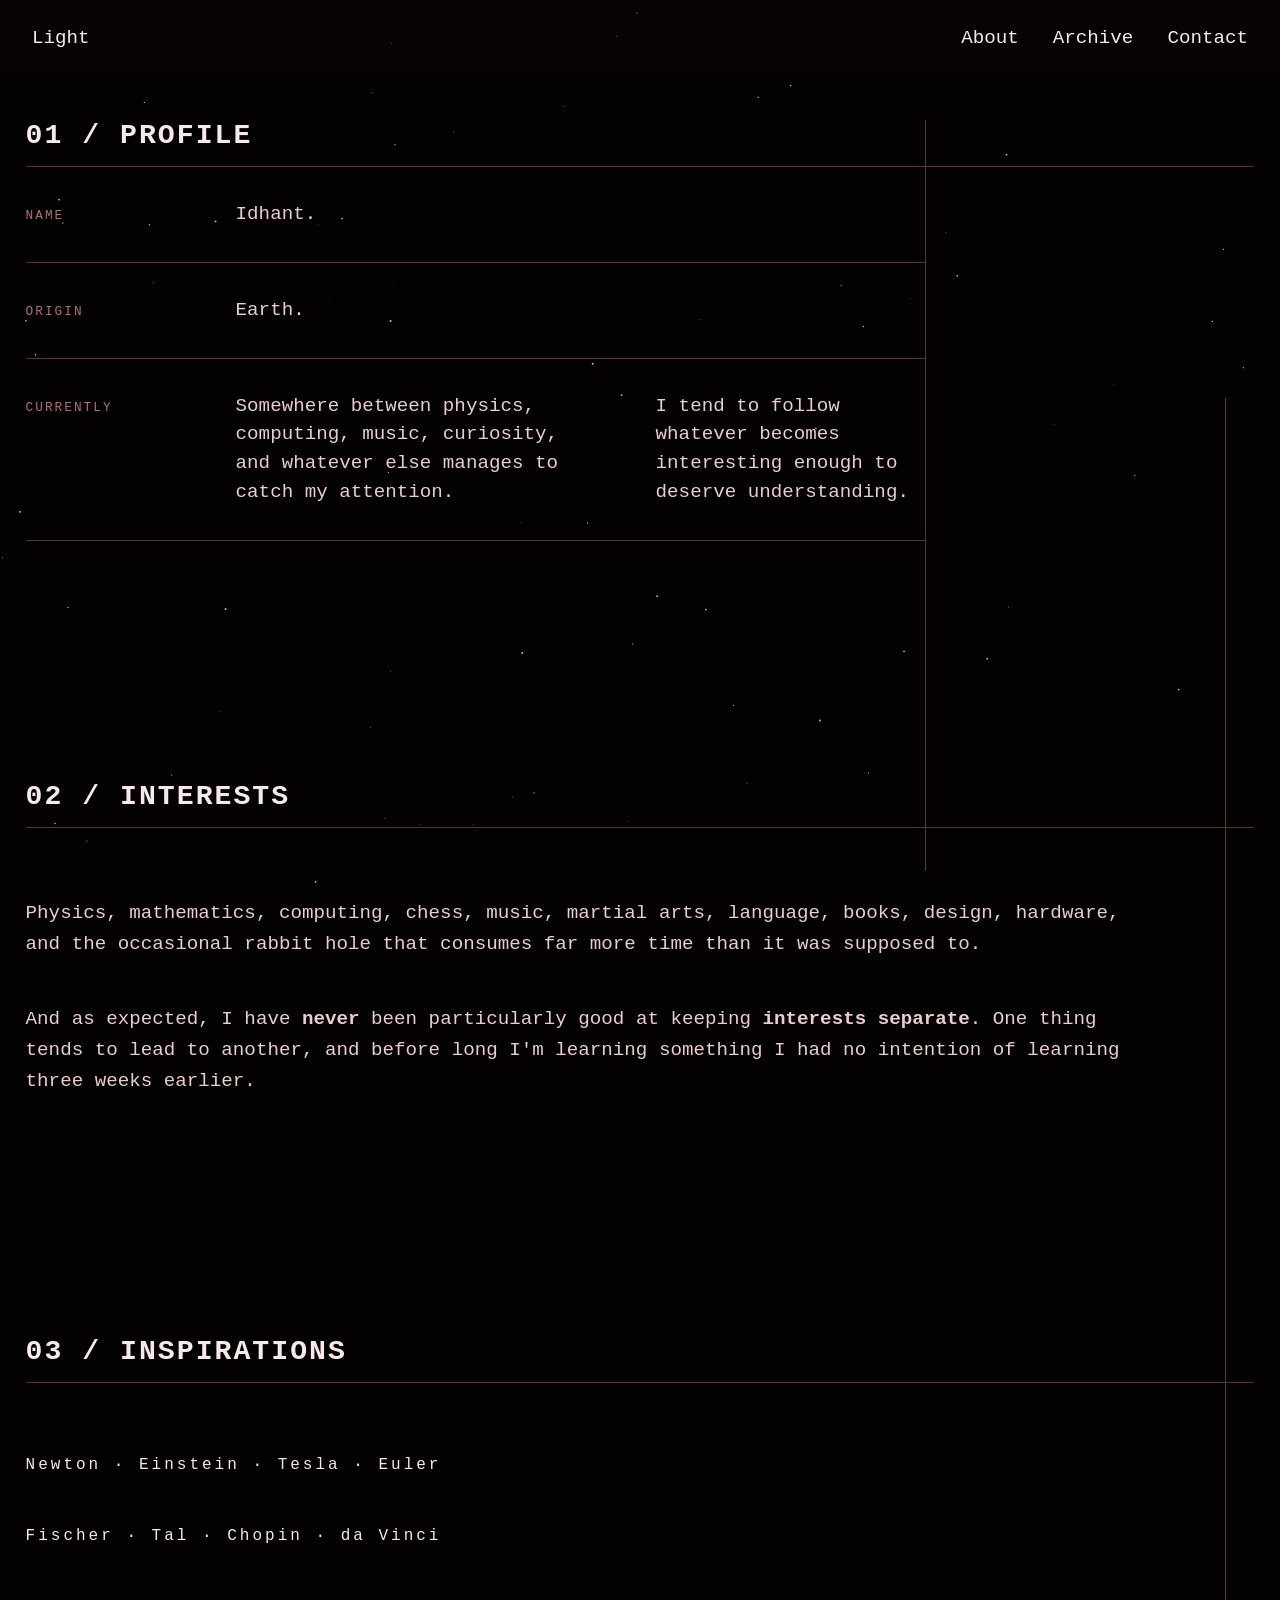
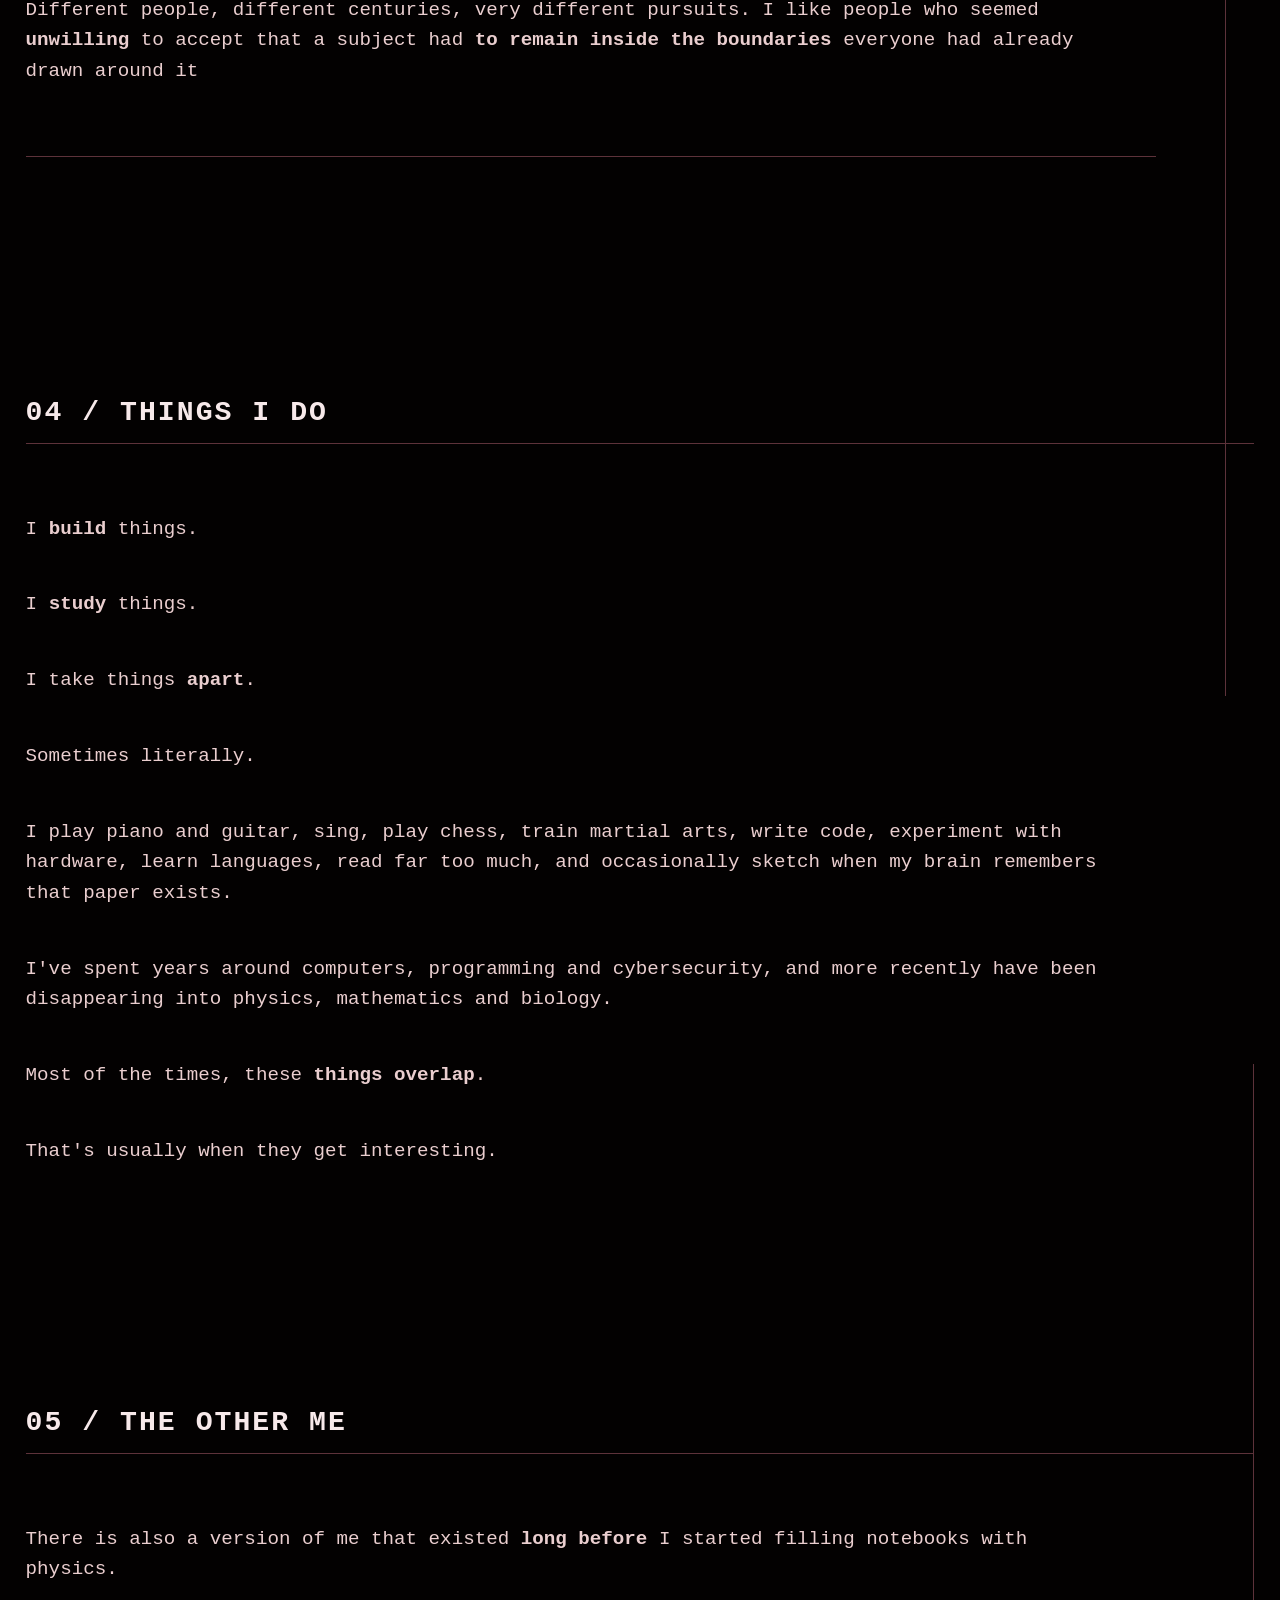
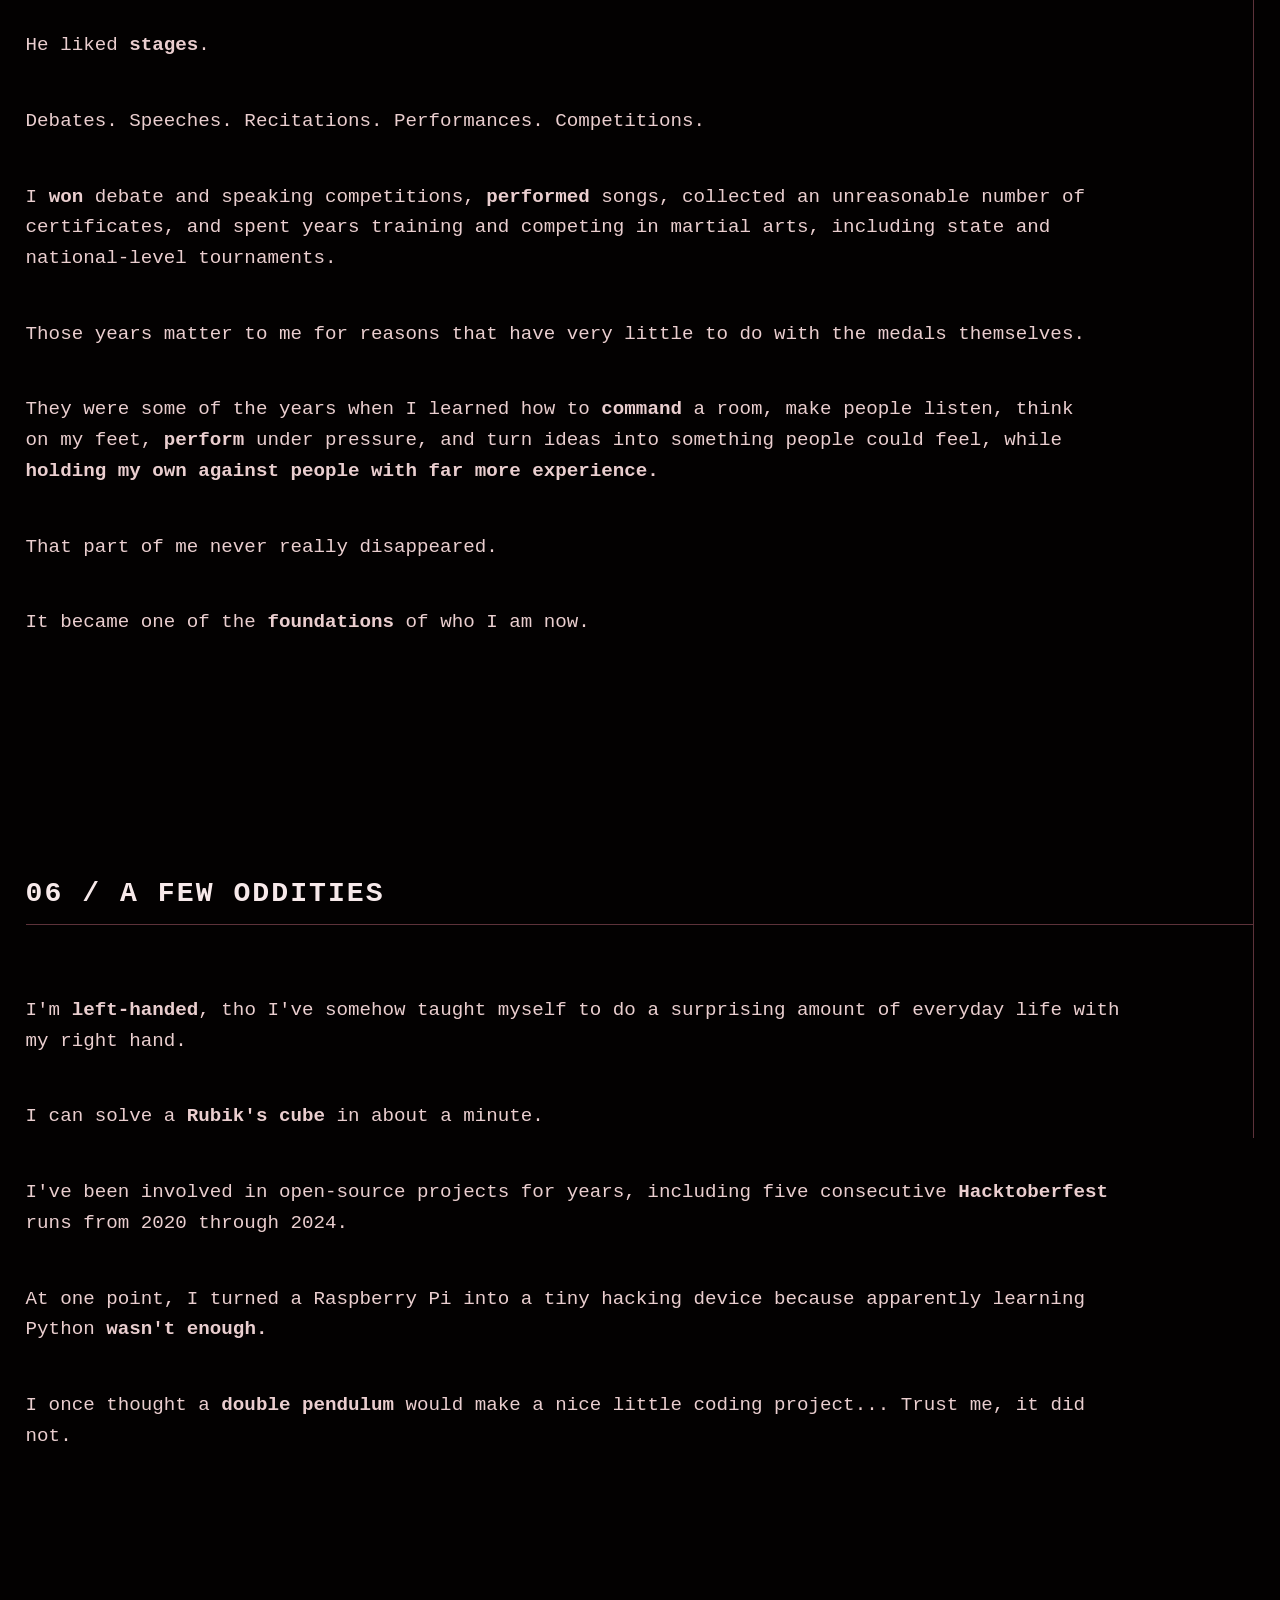
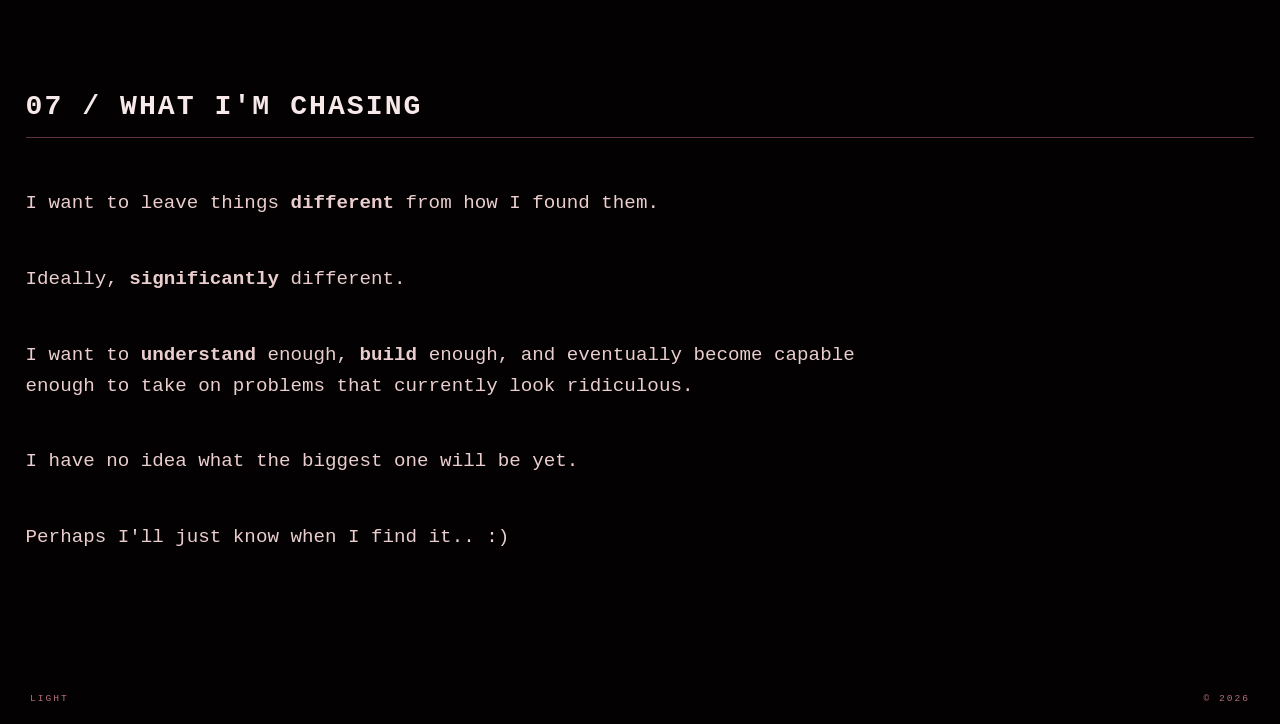
==== commit f1739ce2: "Added Favicon" ====
--- a/about.html
+++ b/about.html
@@ -8,6 +8,8 @@
     <link rel="stylesheet" href="css/about.css">
 
     <script src="js/script.js" defer></script>
+
+    <link rel="icon" type="image/png" href="assets/favicon.png">
 
     <title>About · Light</title>
 </head>
--- a/css/style.css
+++ b/css/style.css
@@ -313,6 +313,10 @@
     .hero-title {
         font-size: 8.5vw;
     }
+    
+    .hero-figure {
+        height: 40vh;
+    }
 
     #hero p {
         font-size: 3.2vw;
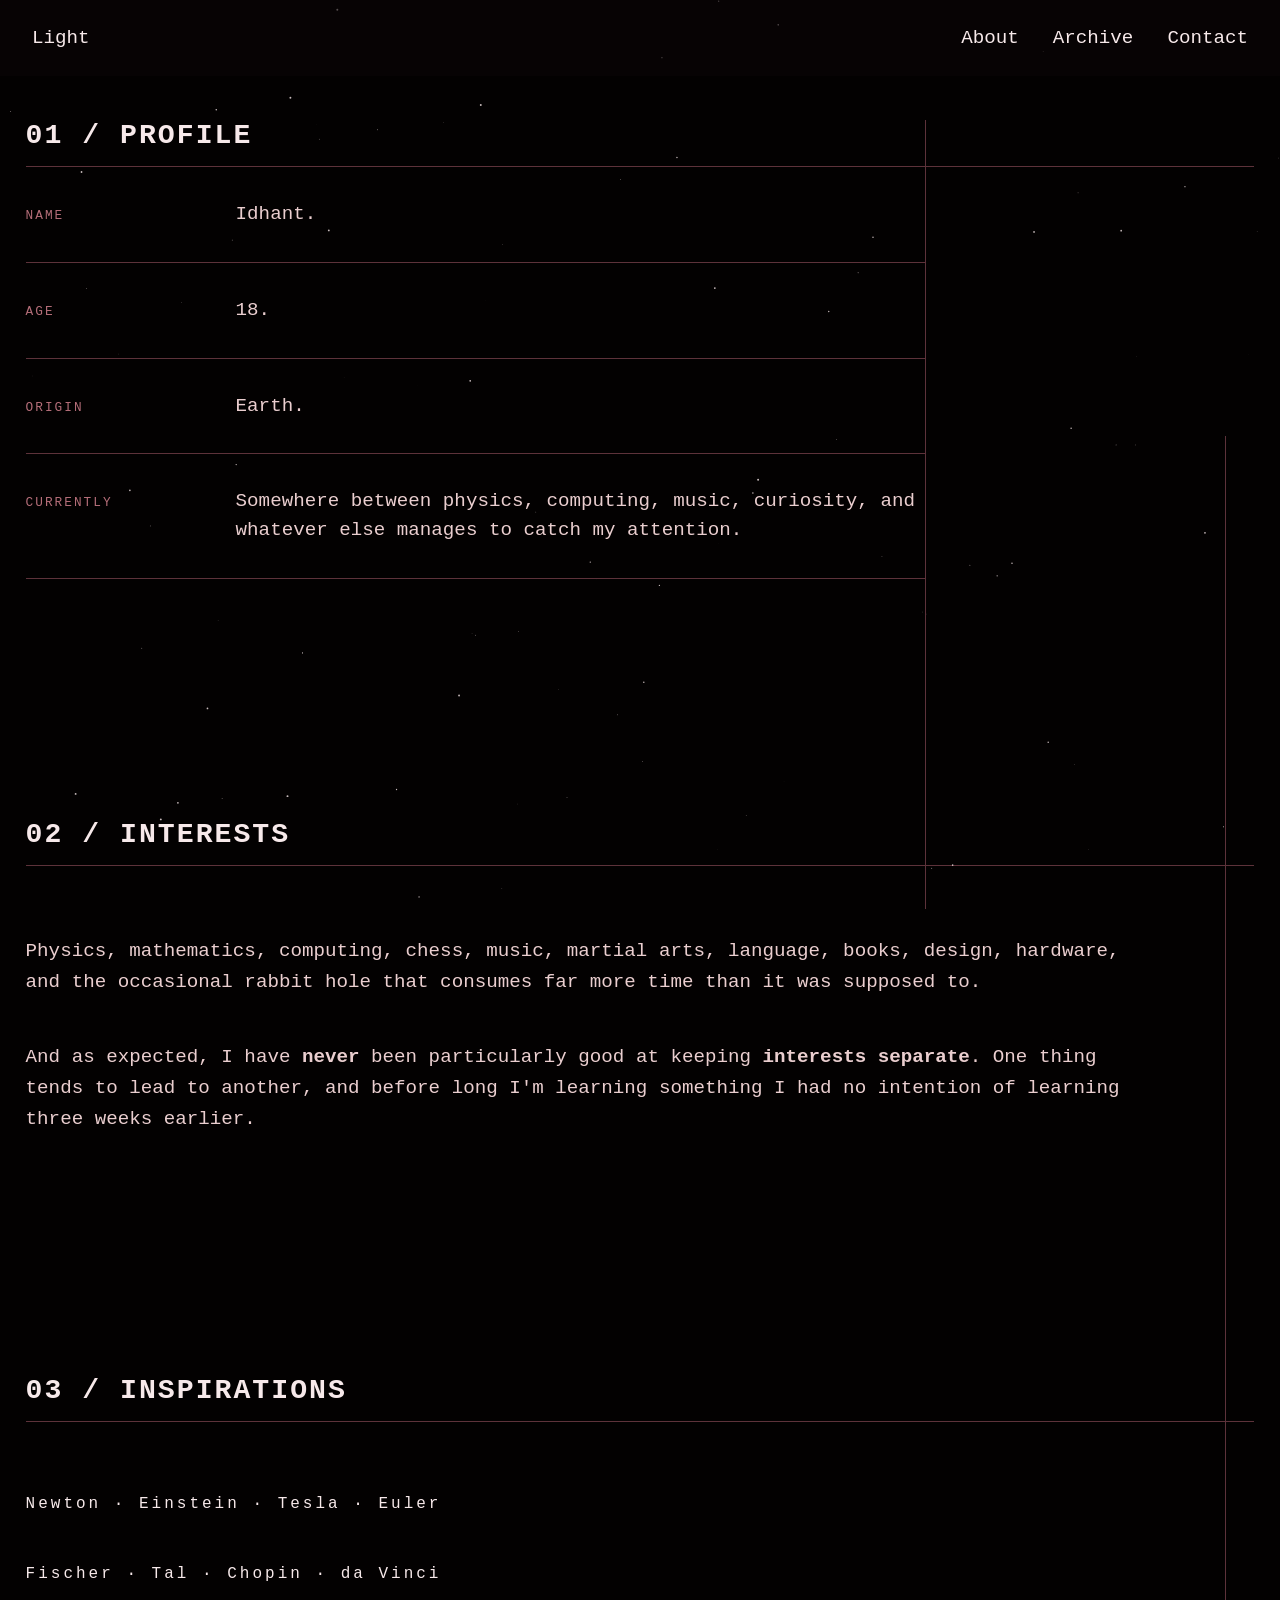
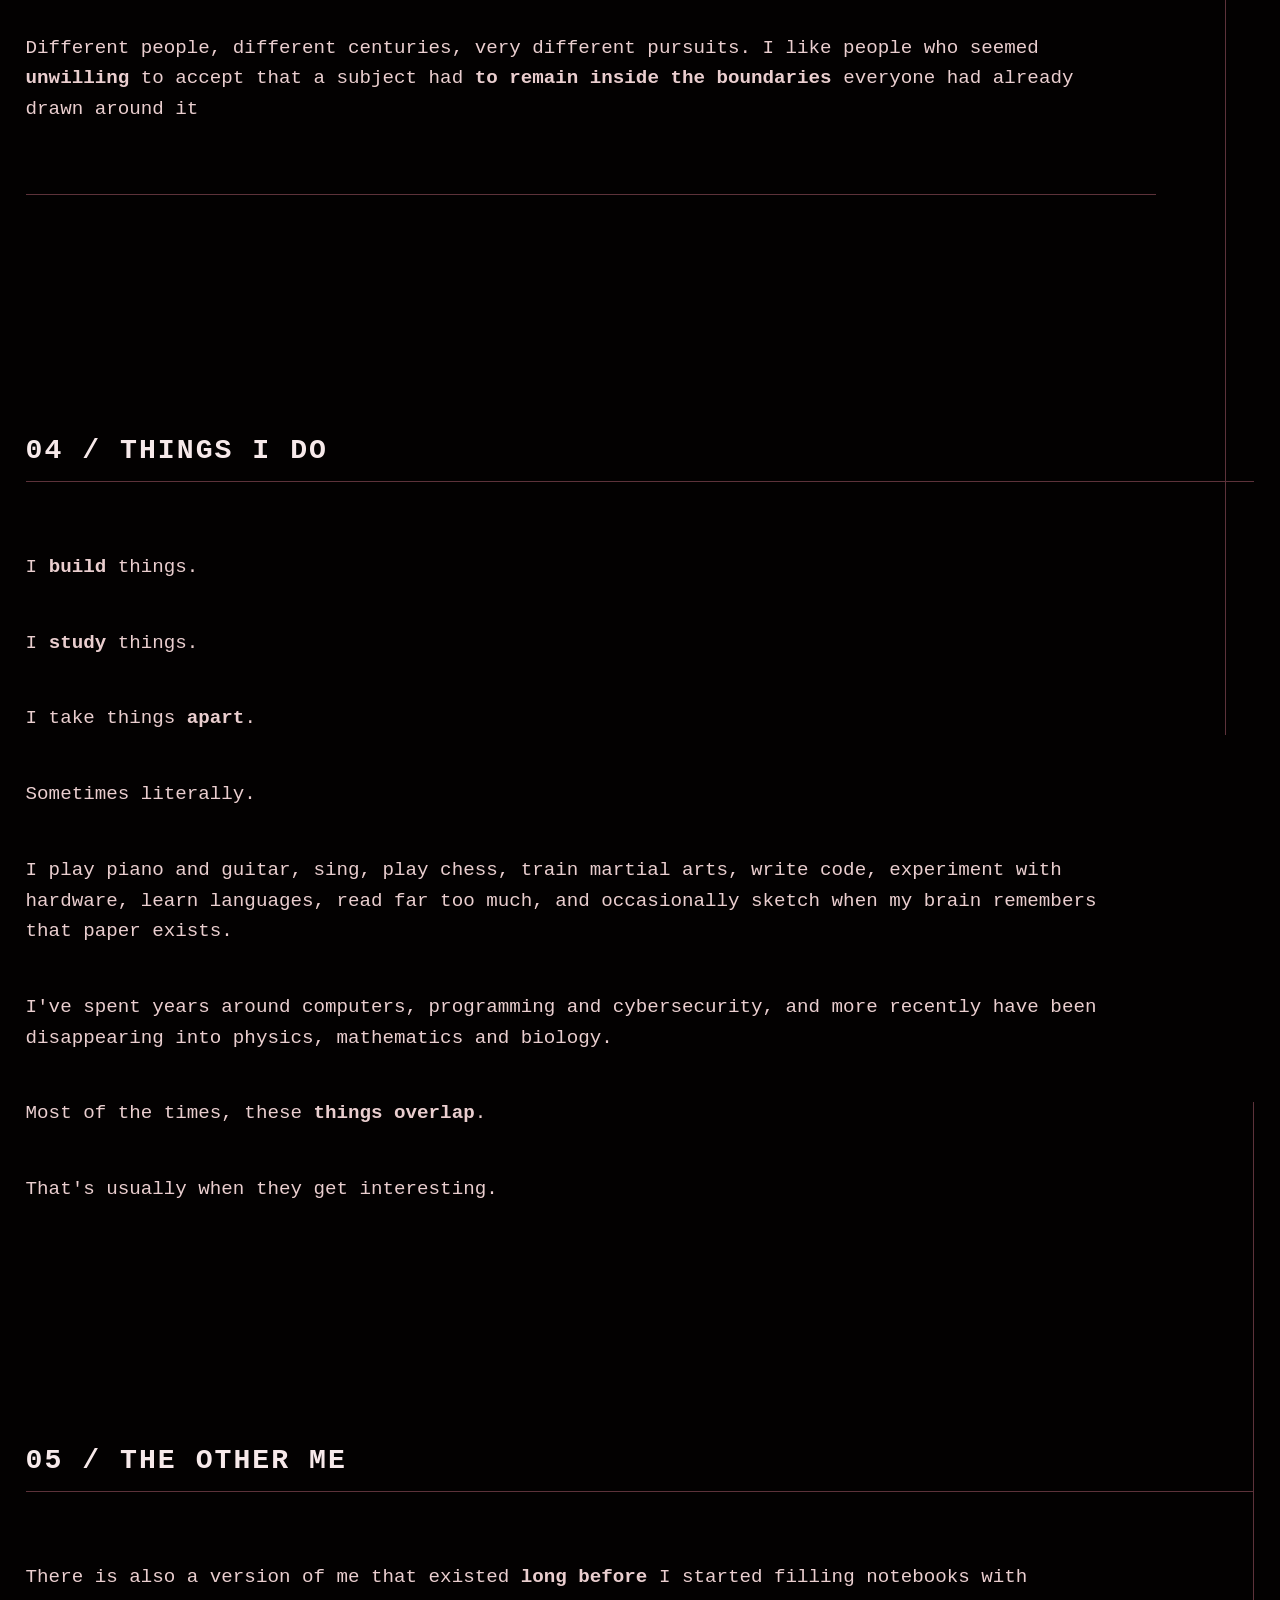
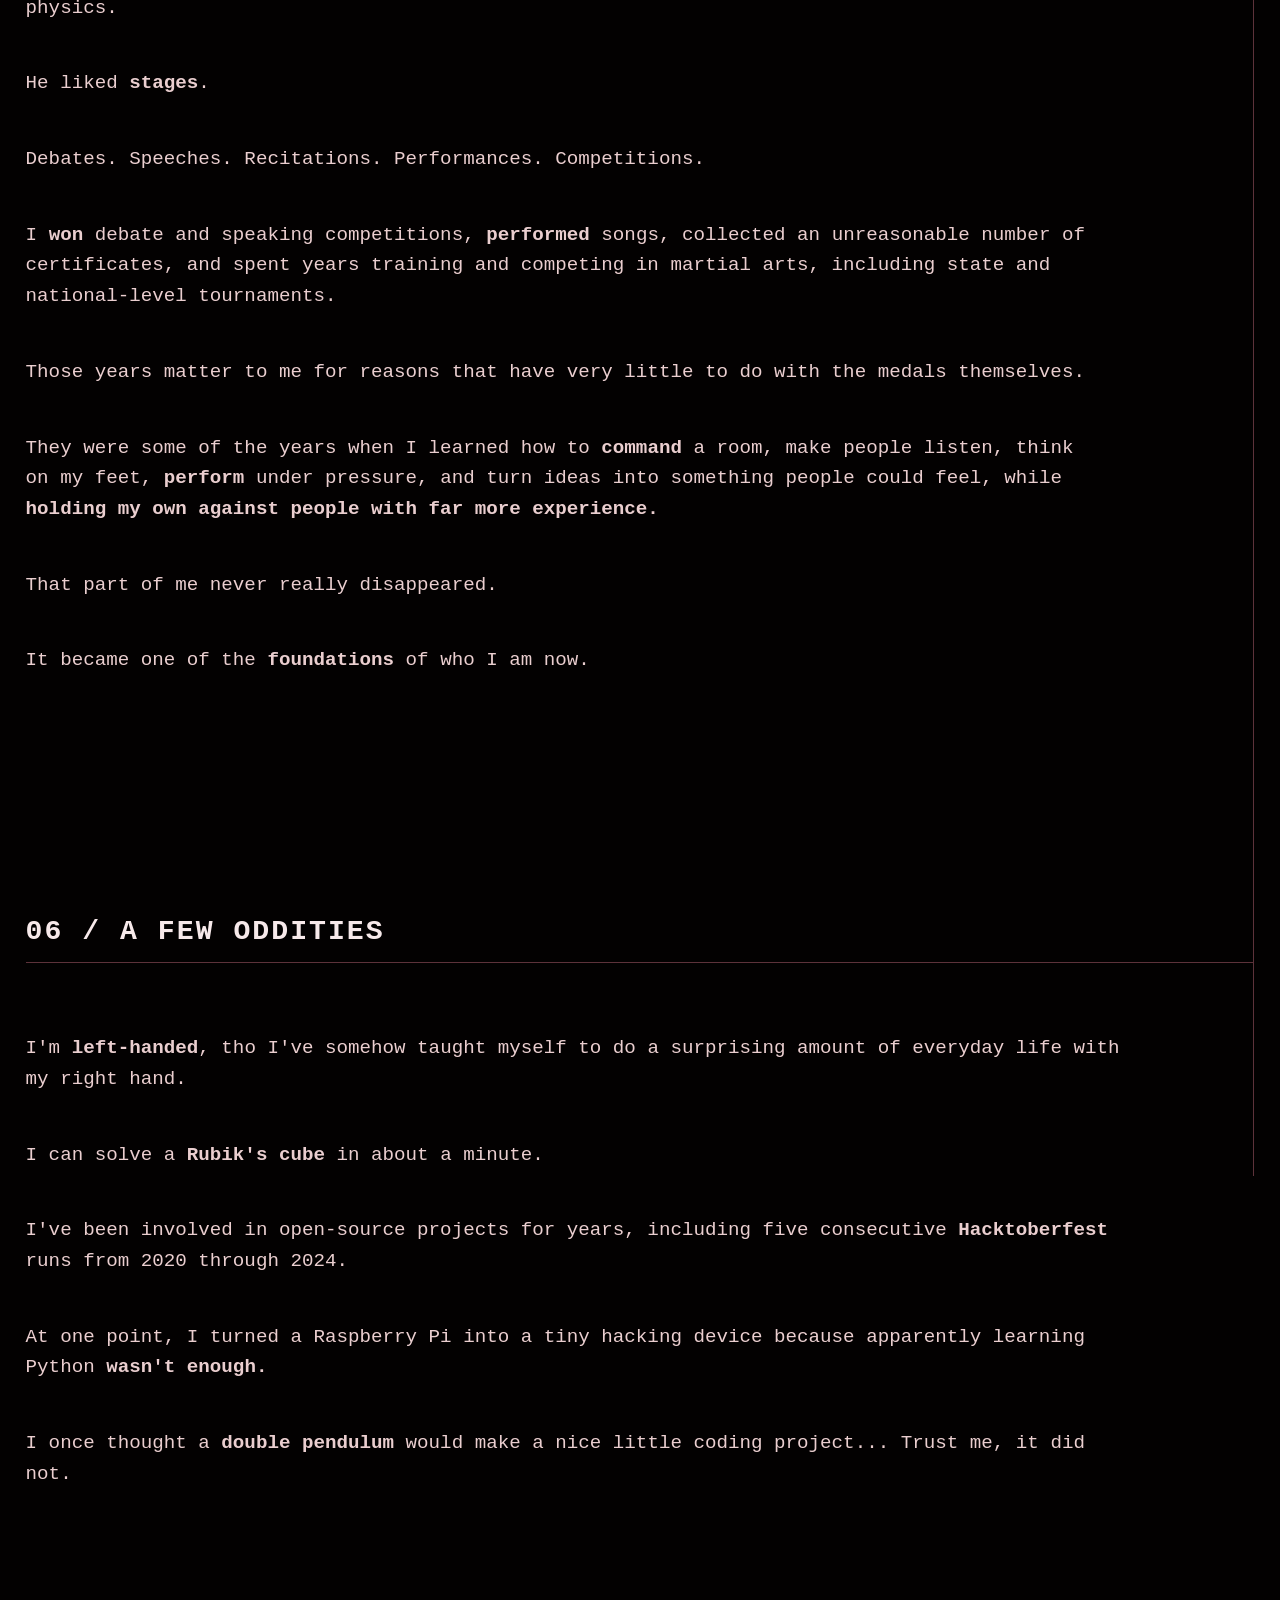
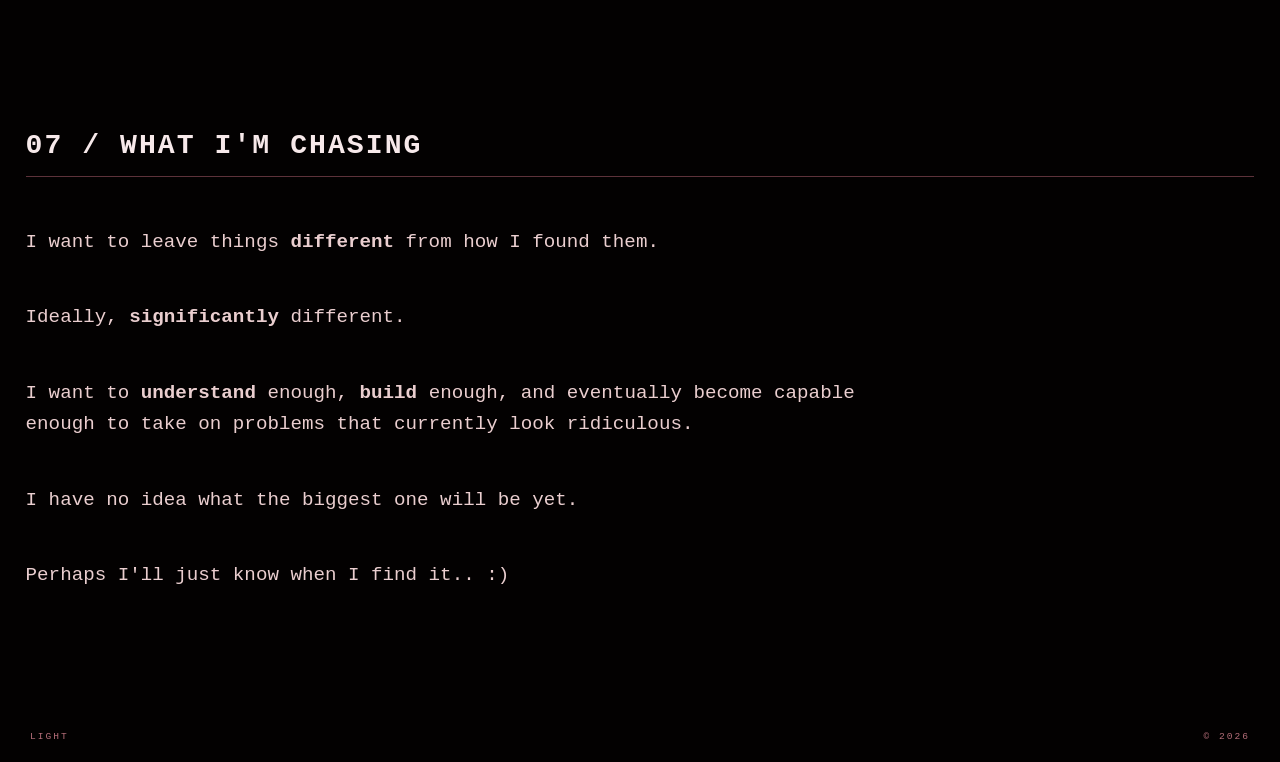
==== commit 308efe16: "Added more content" ====
--- a/about.html
+++ b/about.html
@@ -43,6 +43,12 @@
                 </div>
 
                 <div class="about-fact">
+                    <span>AGE</span>
+                    <p>18.</p>
+                </div>
+
+
+                <div class="about-fact">
                     <span>ORIGIN</span>
                     <p>Earth.</p>
                 </div>
@@ -50,7 +56,6 @@
                 <div class="about-fact">
                     <span>CURRENTLY</span>
                     <p>Somewhere between physics, computing, music, curiosity, and whatever else manages to catch my attention.</p>
-                    <p>I tend to follow whatever becomes interesting enough to deserve understanding.</p>
                 </div>
 
             </div>
--- a/css/about.css
+++ b/css/about.css
@@ -49,9 +49,8 @@
     position: absolute;
     right: 0;
     
-    /* Adjust these values to control how far up or down the line extends */
-    top: -80px;    /* Extends 30px upward past the element */
-    bottom: -330px; /* Extends 30px downward past the element */
+    top: -80px;    /* Extends 80px upward past the element */
+    bottom: -330px; /* Extends 330px downward past the element */
     
     width: 1px;
     background-color: var(--text-accent);
@@ -133,8 +132,8 @@
     position: absolute;
     bottom: 0;       /* 1. Anchors line to the bottom */
     
-    left: 0px;     /* Extends 80px to the left */
-    right: -30px;   /* Extends 330px to the right */
+    left: 0px;     /* Extends 0px to the left */
+    right: -30px;   /* Extends 30px to the right */
     
     height: 1px;     /* 2. Controls line thickness (changed from width) */
     background-color: var(--text-accent);
@@ -154,8 +153,8 @@
     position: absolute;
     right: 0;
     
-    top: -460px;    /* Extends 30px upward past the element */
-    bottom: -500px; /* Extends 30px downward past the element */
+    top: -460px;    /* Extends 460px upward past the element */
+    bottom: -500px; /* Extends 500px downward past the element */
     
     width: 1px;
     background-color: var(--text-accent);
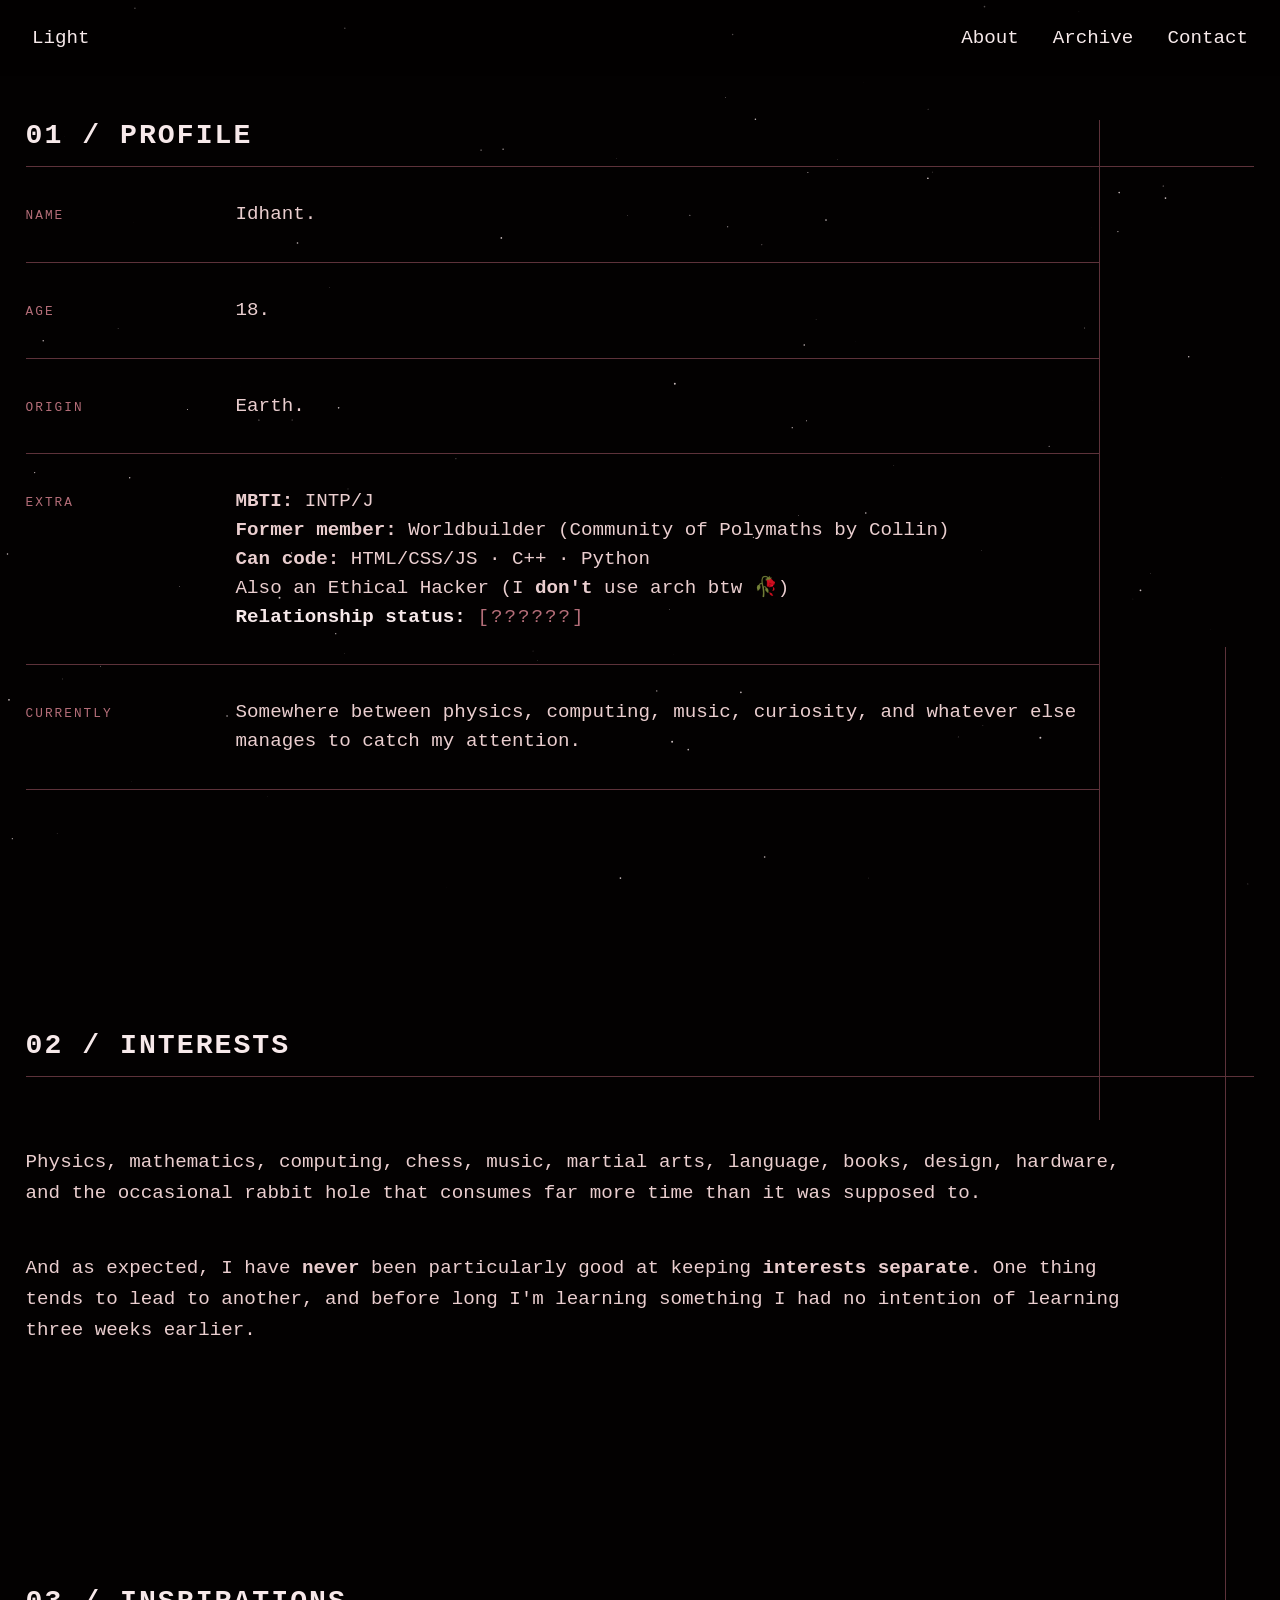
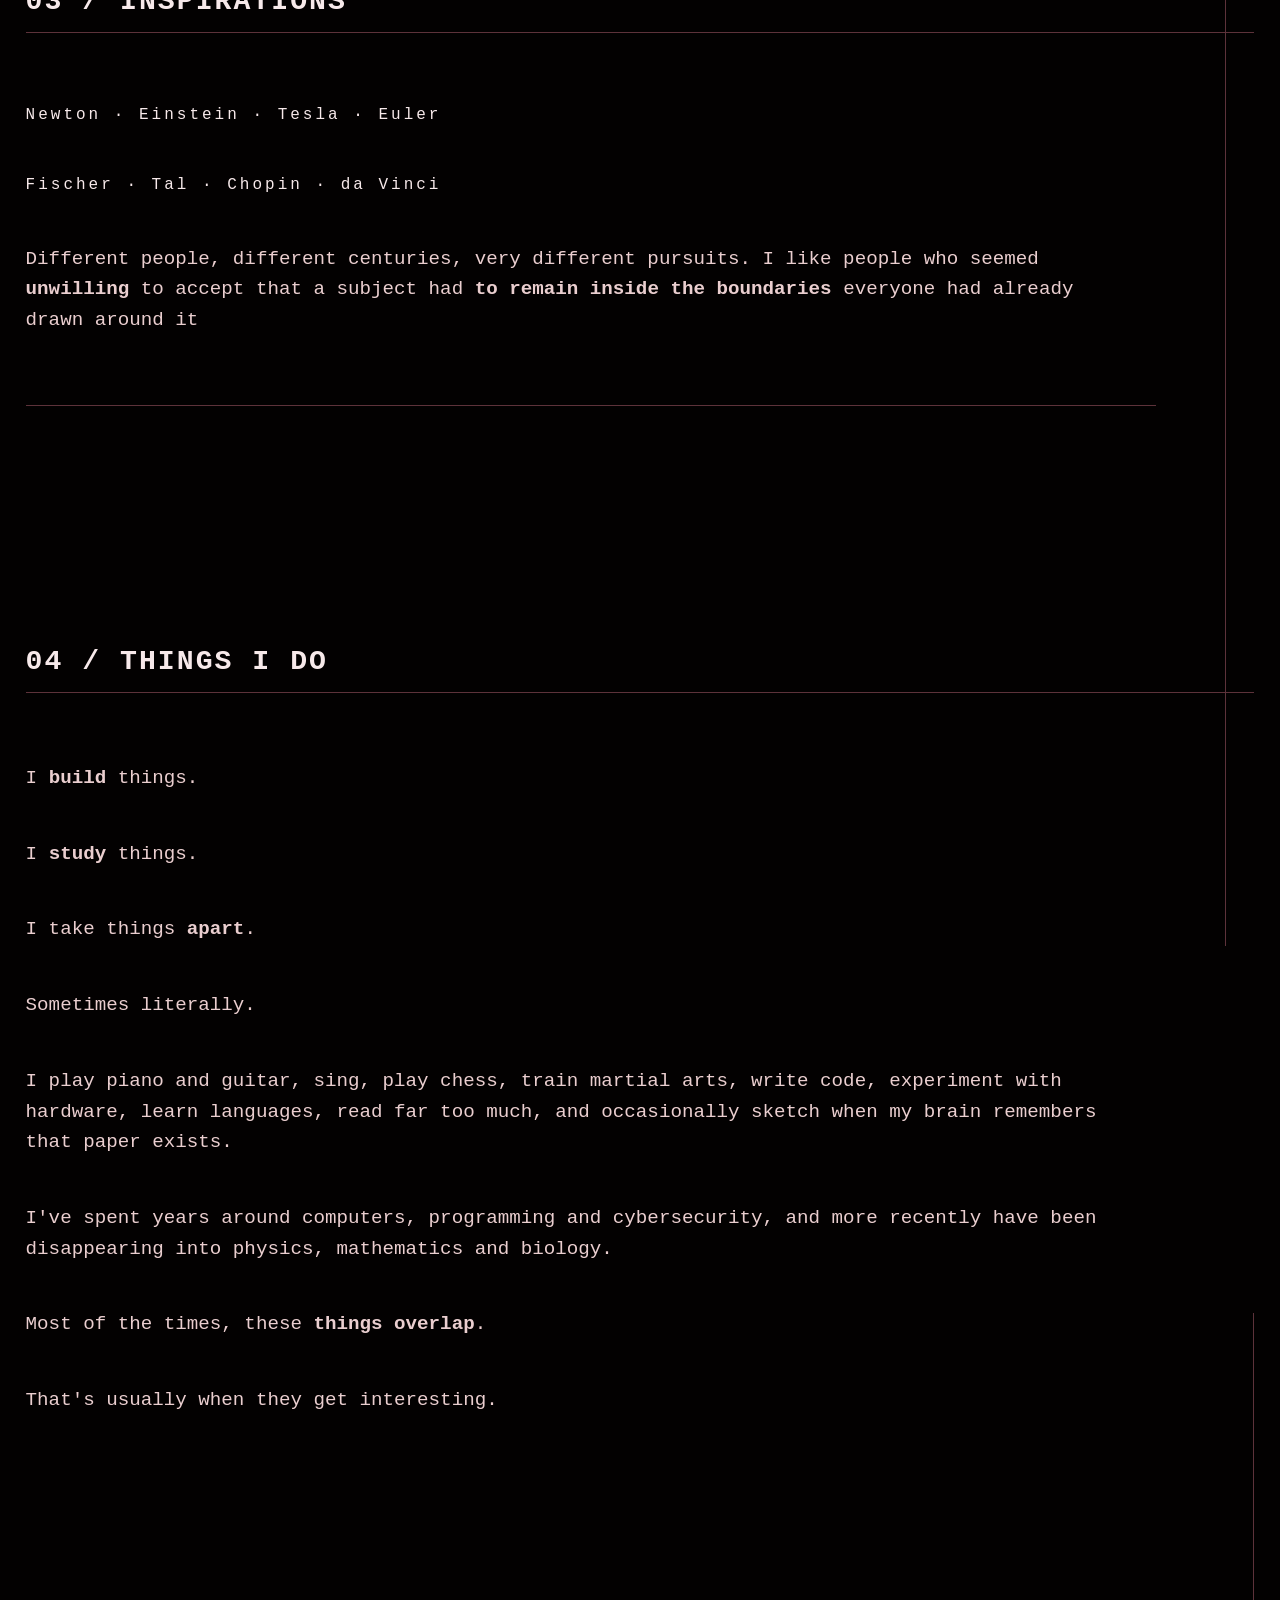
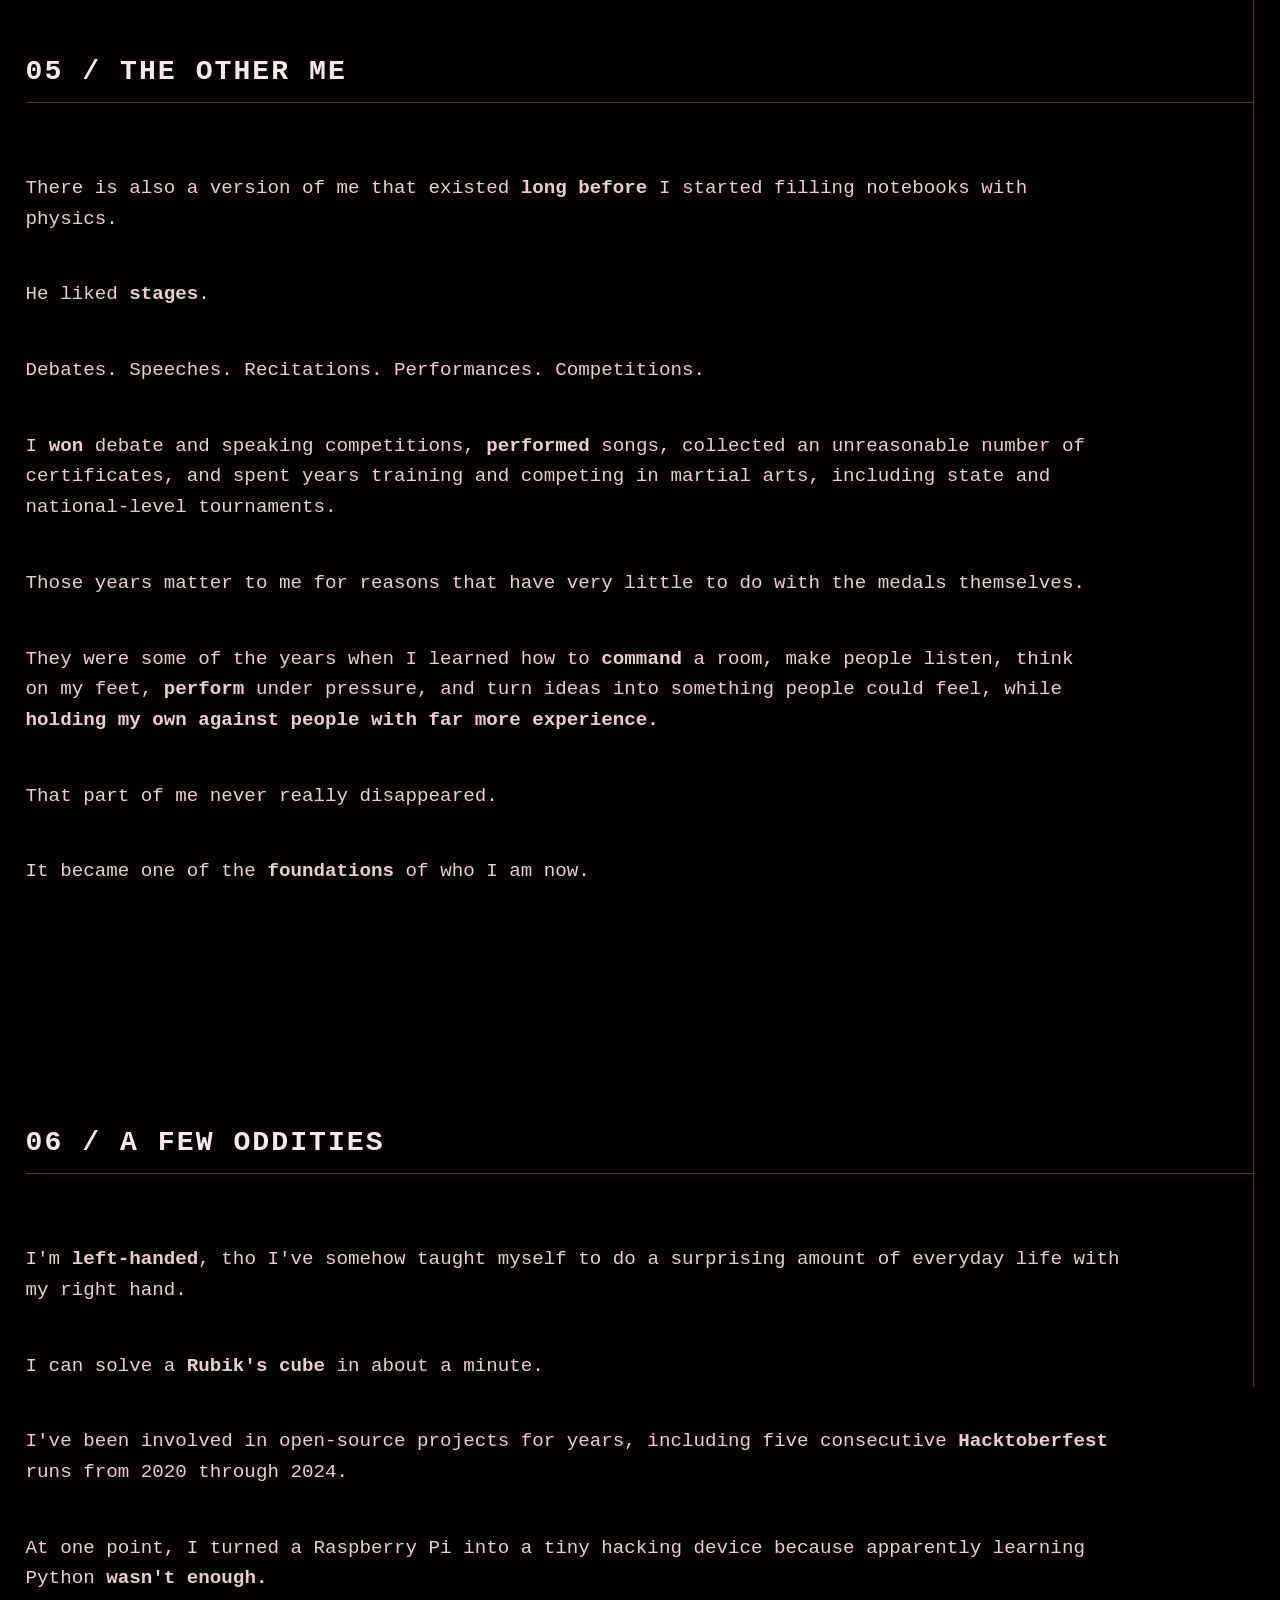
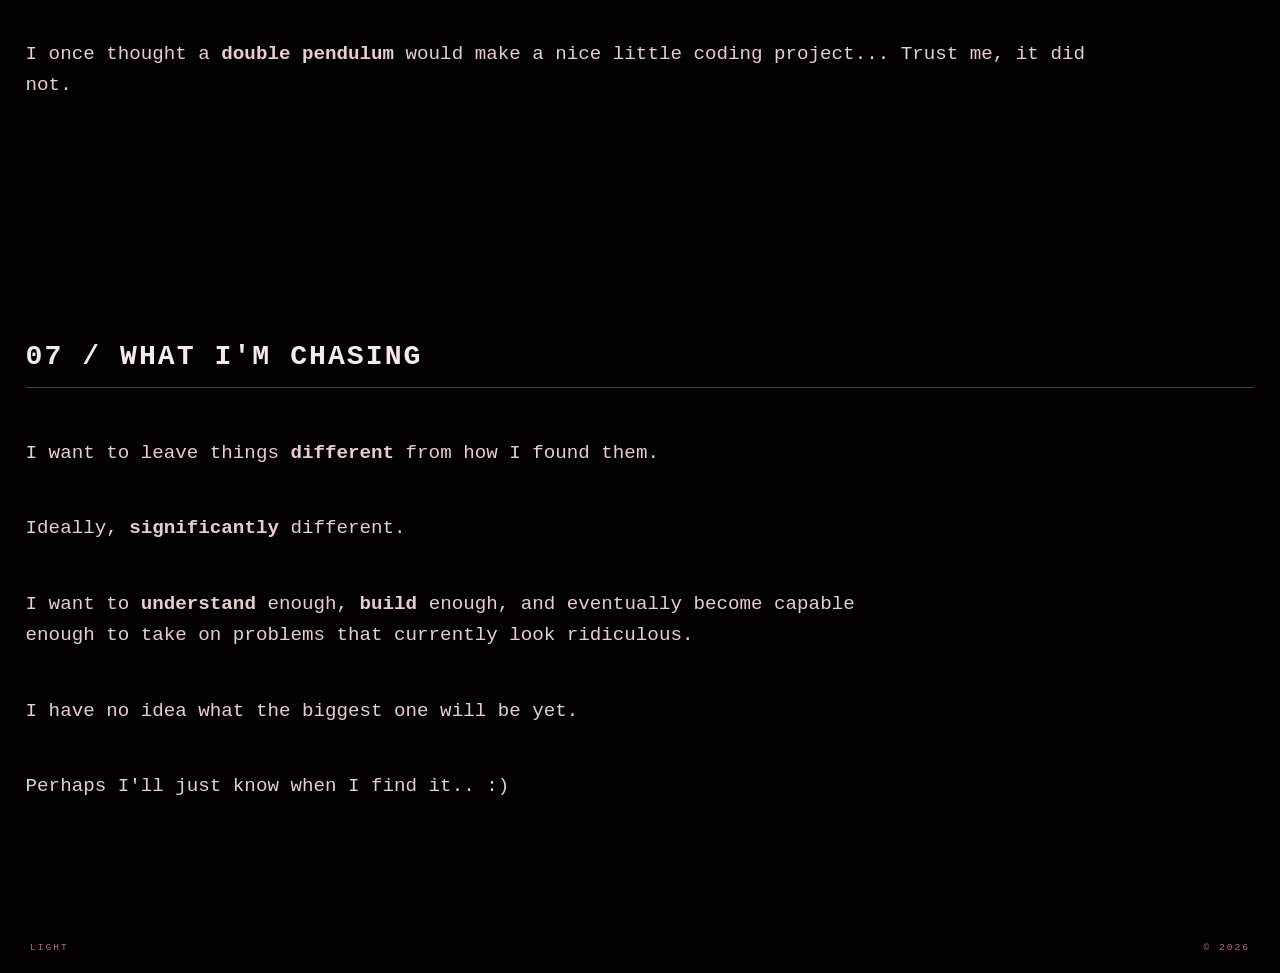
==== commit 34d1aa50: "Extra content" ====
--- a/about.html
+++ b/about.html
@@ -47,16 +47,28 @@
                     <p>18.</p>
                 </div>
 
-
                 <div class="about-fact">
                     <span>ORIGIN</span>
                     <p>Earth.</p>
                 </div>
 
                 <div class="about-fact">
+                    <span>EXTRA</span>
+                    <p><b>MBTI:</b> INTP/J <br> 
+                       <b>Former member:</b> Worldbuilder (Community of Polymaths by Collin) <br>
+                       <b>Can code:</b> HTML/CSS/JS · C++ · Python <br>
+                       Also an Ethical Hacker (I <b>don't</b> use arch btw 🥀) <br>
+                       <b style="color: #F7E9EA;">Relationship status: </b>
+                       <span class="secret-status" onclick="this.textContent='Aren\'t you a curious one? 🗿'">[??????]</span>
+                    </p>
+                </div>
+                
+                <div class="about-fact">
                     <span>CURRENTLY</span>
                     <p>Somewhere between physics, computing, music, curiosity, and whatever else manages to catch my attention.</p>
                 </div>
+
+
 
             </div>
         </section>
--- a/css/about.css
+++ b/css/about.css
@@ -13,7 +13,7 @@
 
 
 nav {
-    background-color: #0A060799;
+    background-color: #03010199;
 }
 
 ::selection {
@@ -38,9 +38,9 @@
 /* Profile Facts */
 
 .about-facts {
-    max-width: 900px;
+    max-width: 1074px;
     margin-top: 33px;
-
+    /* padding-right: 10px; */
     position: relative;
 }
 
@@ -78,6 +78,16 @@
     line-height: 1.5;
 }
 
+.secret-status {
+    cursor: pointer;
+    color: var(--text-effect);
+    font-size: 1.5vw !important;
+}
+
+.secret-status:hover {
+    color: var(--text-secondary);
+}
+
 /* General content */
 
 .about-content {
